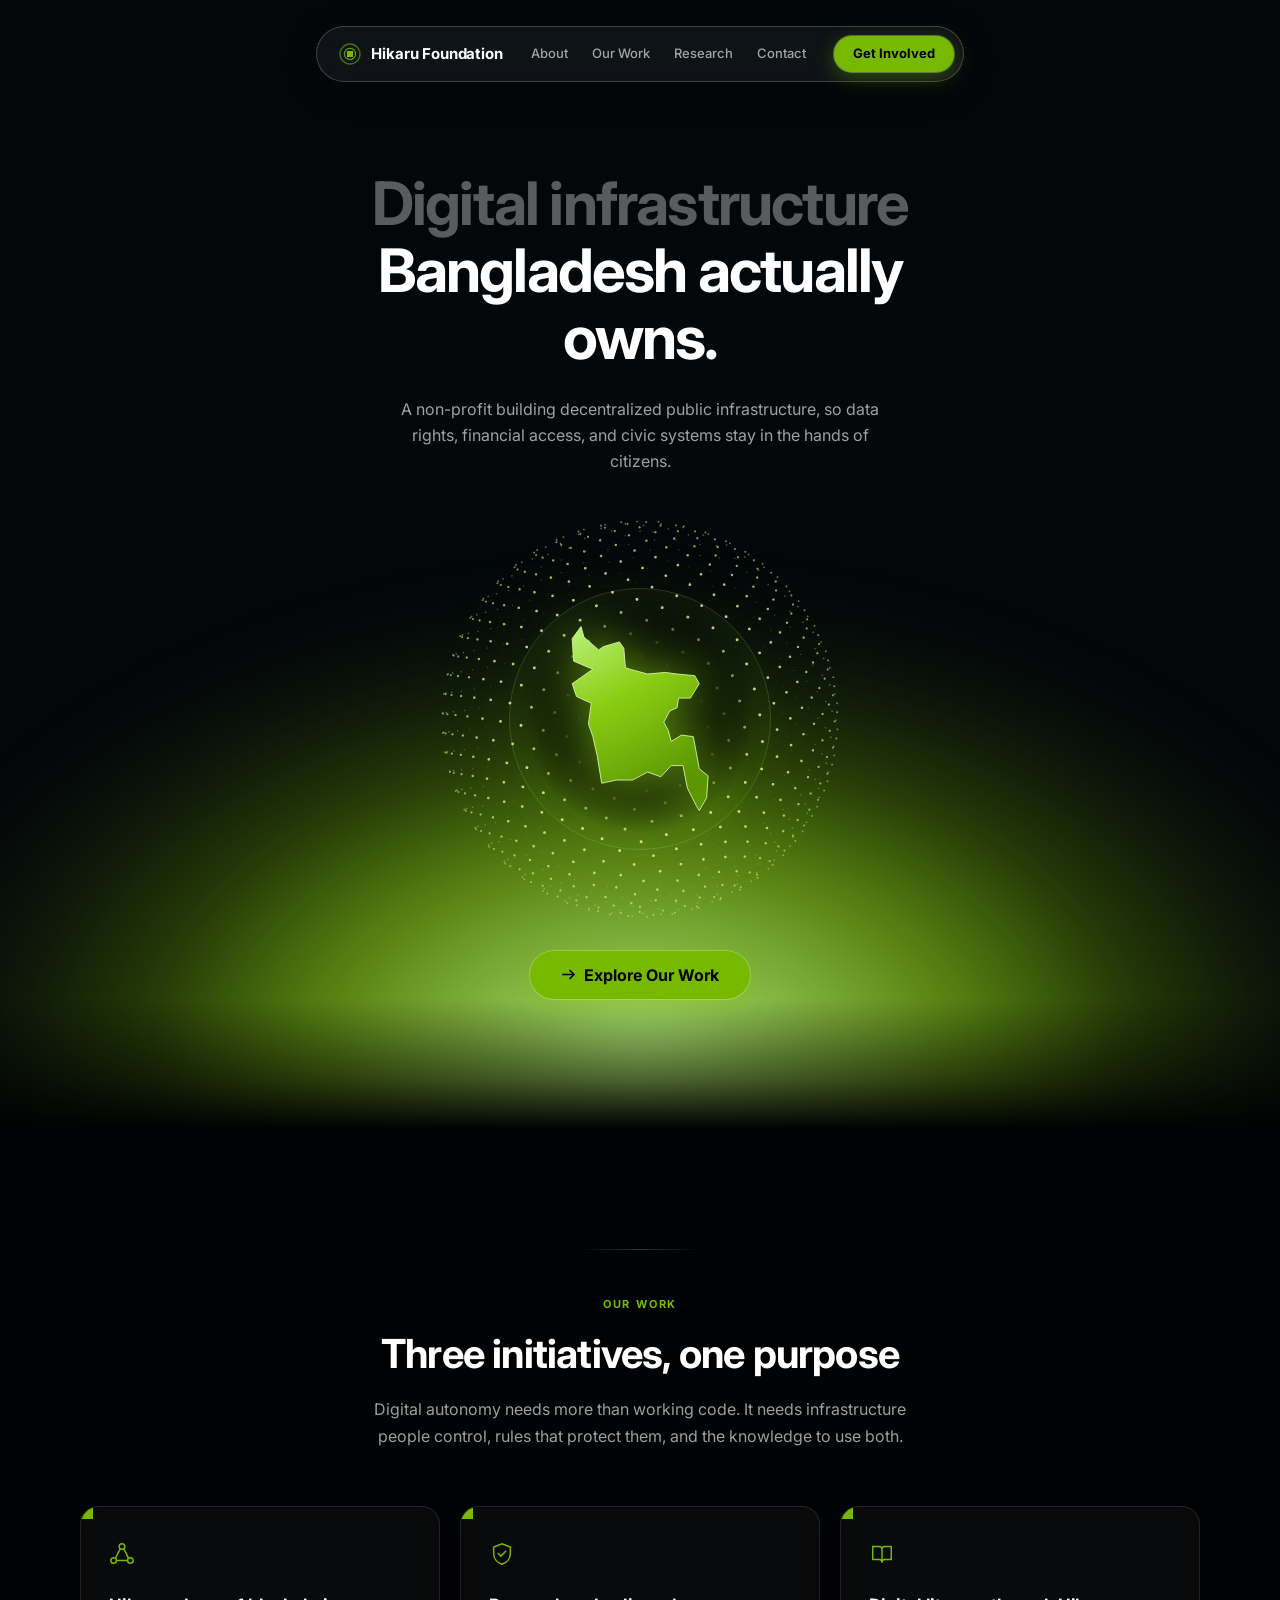
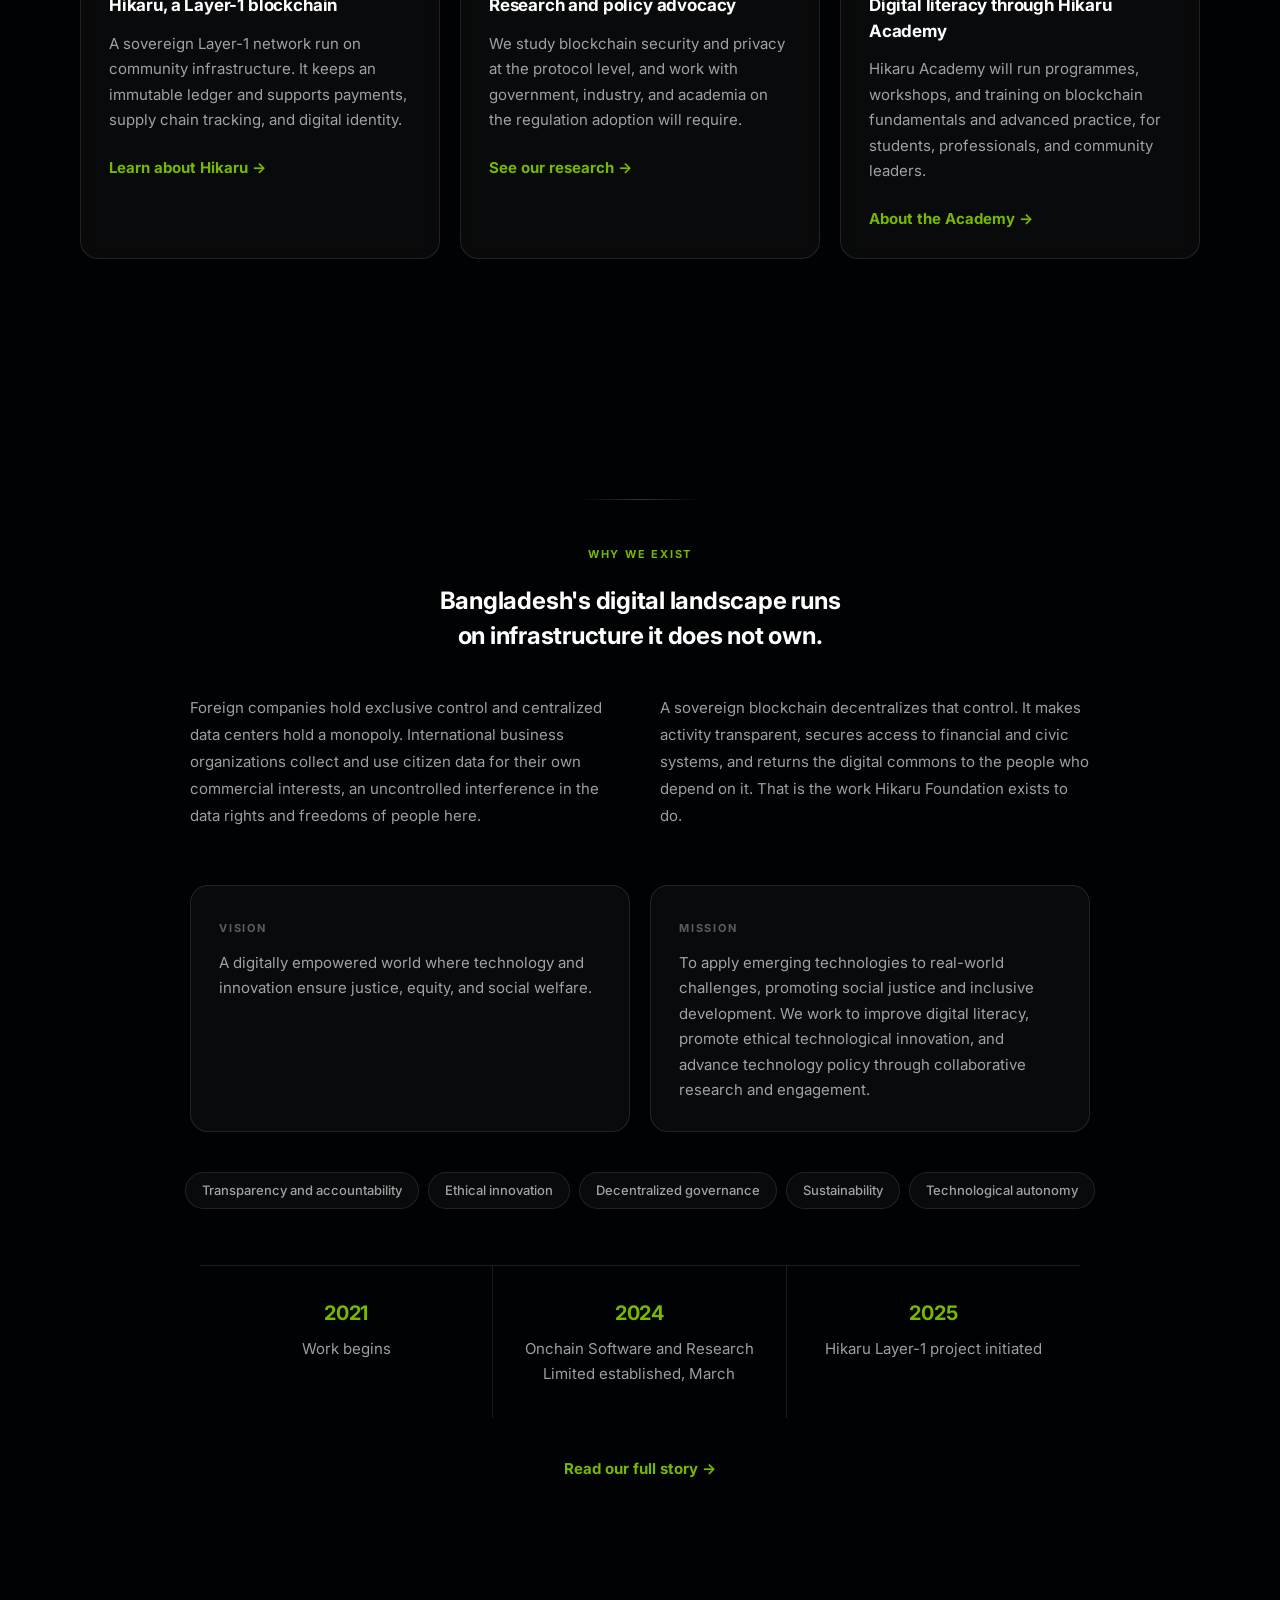
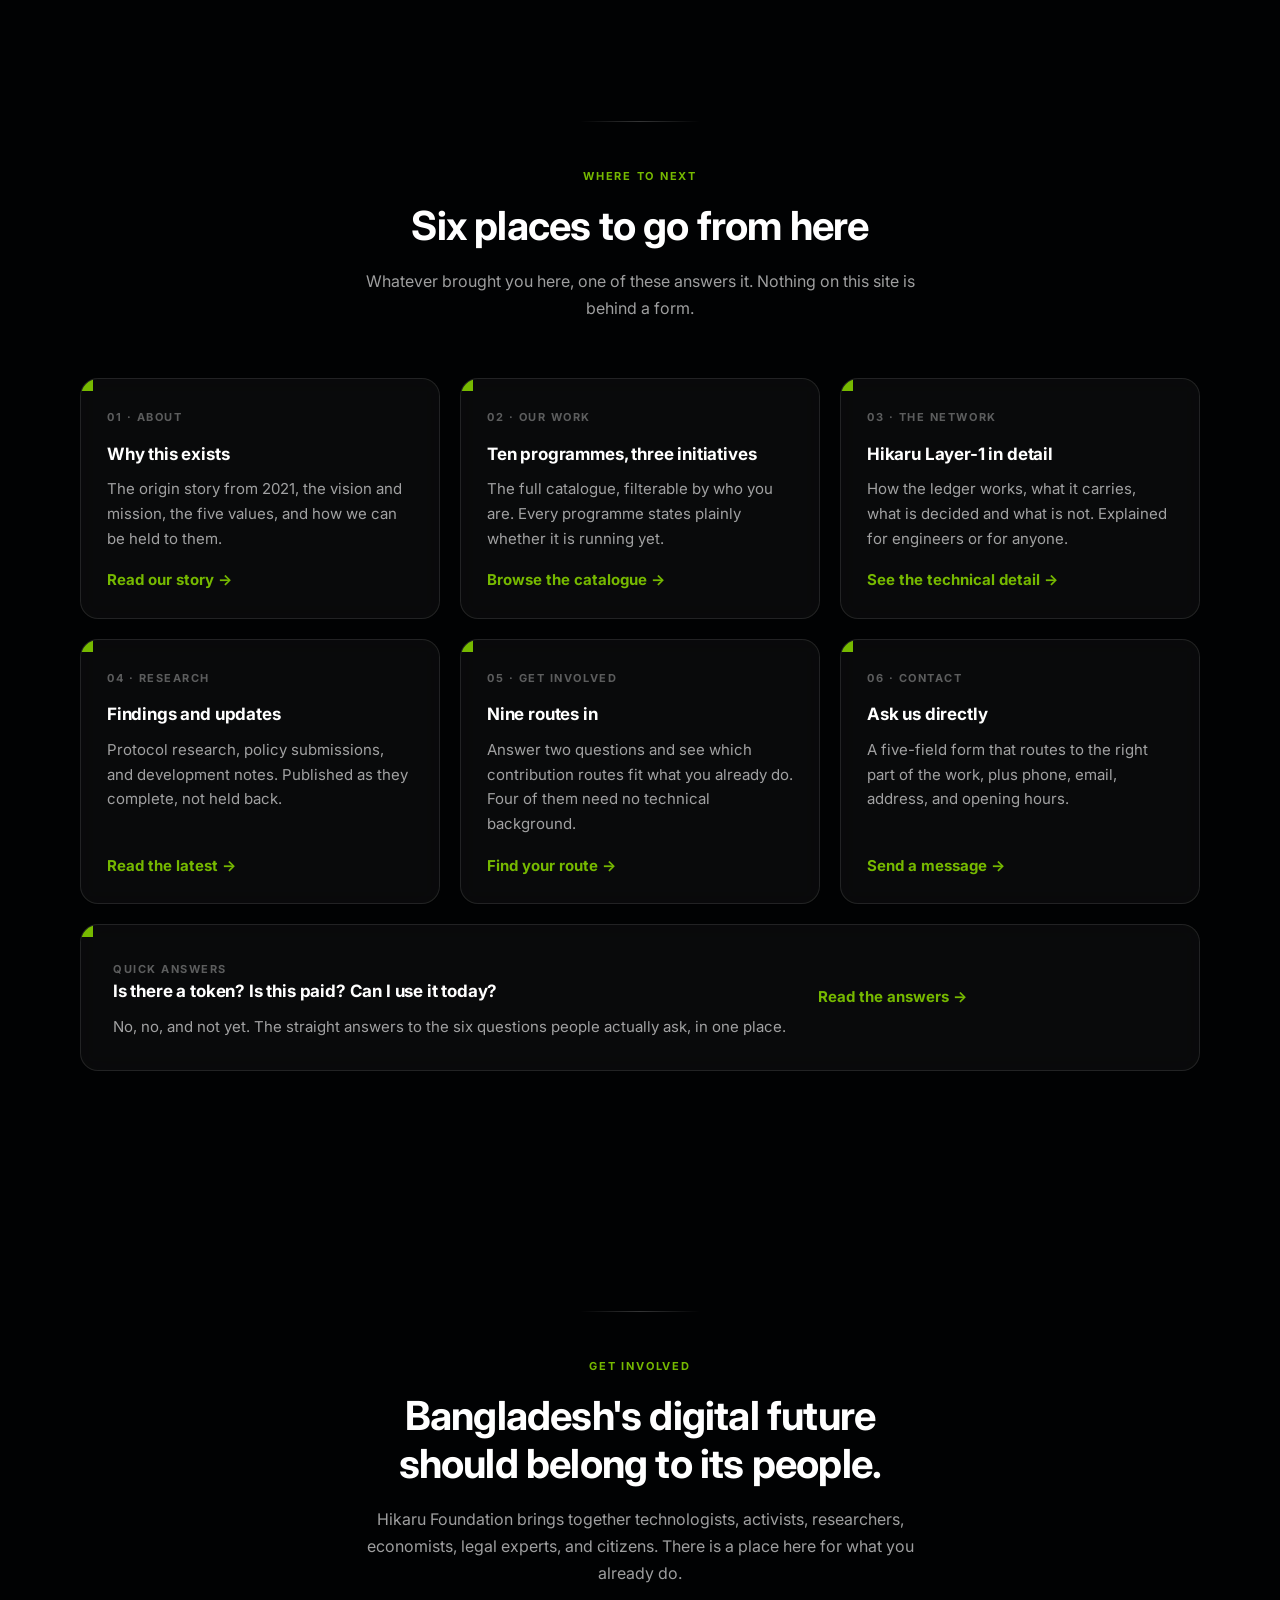
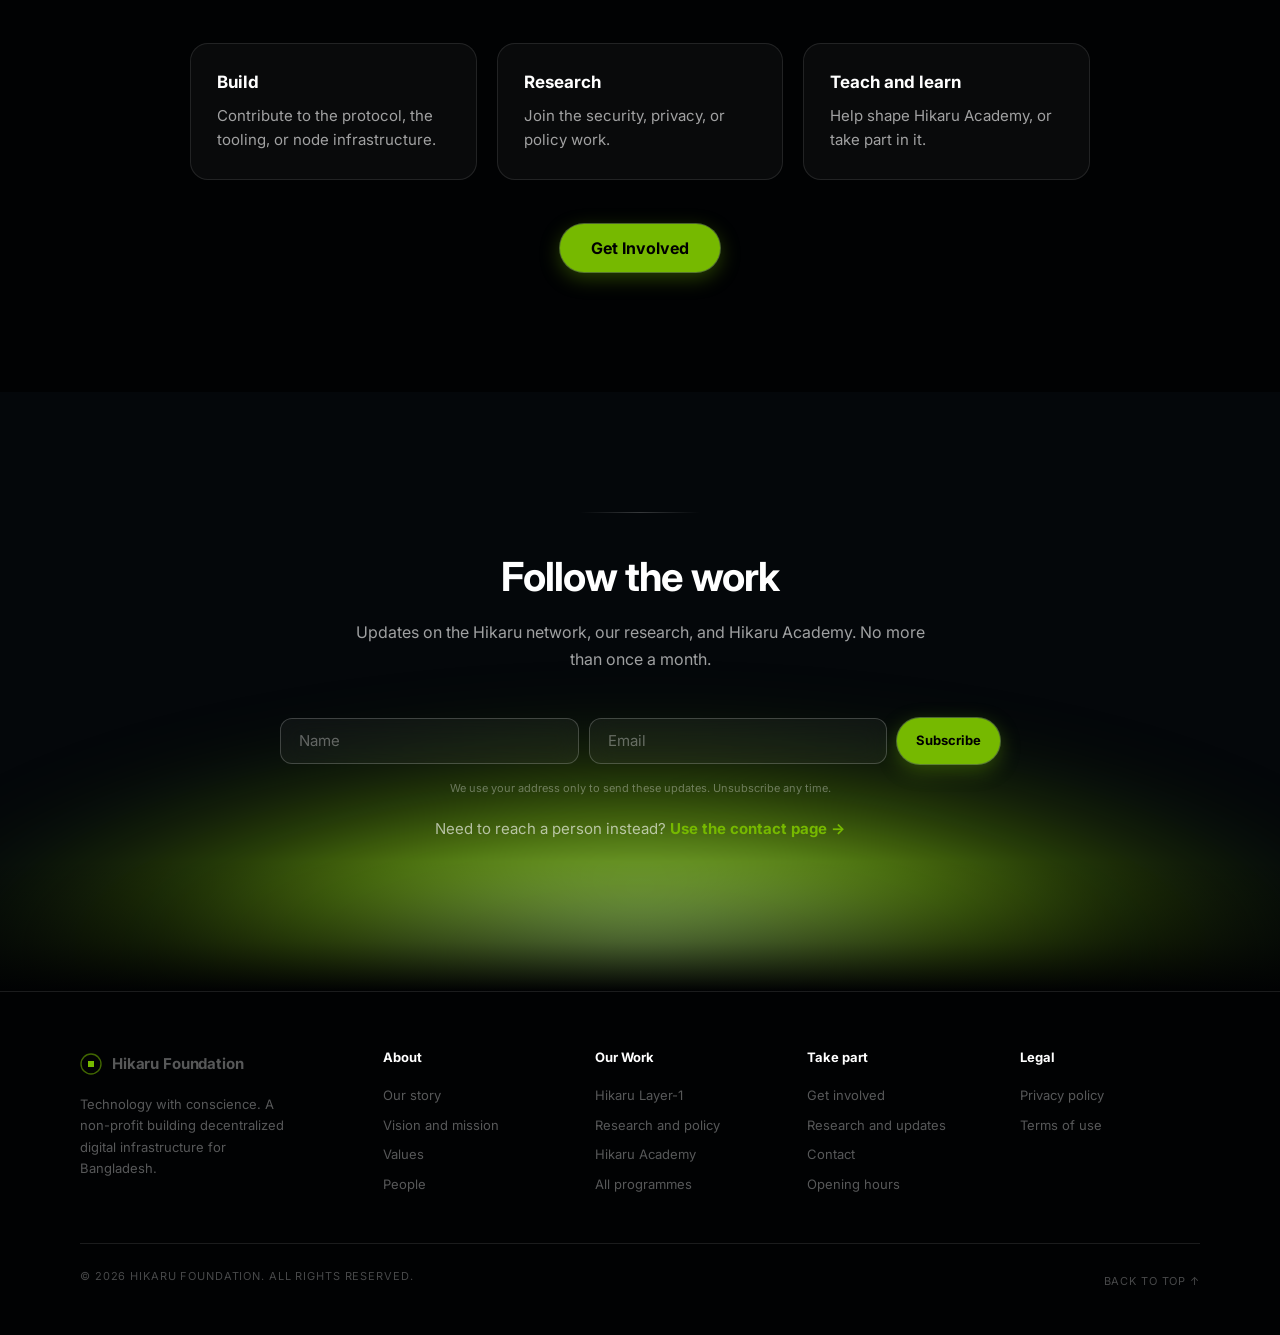
==== index.html @ 53559cbf "Initial commit: Hikaru Foundation static site Seven-page marketing site with no build step or framew" ====
<!DOCTYPE html>
<html lang="en">
<head>
<meta charset="utf-8">
<meta name="viewport" content="width=device-width, initial-scale=1">
<title>Hikaru Foundation — Digital infrastructure Bangladesh actually owns</title>
<link rel="preconnect" href="https://fonts.googleapis.com">
<link rel="preconnect" href="https://fonts.gstatic.com" crossorigin>
<link href="https://fonts.googleapis.com/css2?family=Inter:wght@400;500;700&display=swap" rel="stylesheet">
<style>
/* ============================================================
   NVIDIA tokens (core) + bloom extension for this composition
   ============================================================ */
:root{
  --primary:#76b900;
  --primary-lift:#8fd414;
  --on-primary:#000;
  --ink:#04070a;
  --ink-deep:#010203;
  --on-dark:#fff;
  --on-dark-mute:rgba(255,255,255,.62);
  --on-dark-faint:rgba(255,255,255,.34);
  --hairline:rgba(255,255,255,.10);
  --hairline-lit:rgba(255,255,255,.20);
  --panel:rgba(255,255,255,.035);

  --t-hero:60px; --t-display:40px; --t-h-xl:24px; --t-h-md:20px;
  --t-card:17px; --t-body:16px; --t-sm:15px; --t-cap:13px; --t-xs:11px;

  --sp-section:120px;
}
*{margin:0;padding:0;box-sizing:border-box}
html{scroll-behavior:smooth}
body{
  font-family:Inter,Arial,sans-serif;background:var(--ink-deep);color:var(--on-dark);
  -webkit-font-smoothing:antialiased;line-height:1.5;overflow-x:hidden;
}
@media (prefers-reduced-motion:reduce){html{scroll-behavior:auto}}

.shell{max-width:1200px;margin:0 auto;padding:0 40px}
.center{text-align:center}

/* ---------- stage: the bloom slab ---------- */
.stage{position:relative;background:var(--ink);overflow:hidden;isolation:isolate}
.stage::before{
  content:"";position:absolute;left:50%;bottom:-46%;transform:translateX(-50%);
  width:150%;height:105%;pointer-events:none;z-index:0;
  background:radial-gradient(closest-side,
    rgba(196,255,130,.92),
    rgba(143,212,20,.60) 34%,
    rgba(118,185,0,.28) 52%,
    rgba(60,110,10,.11) 68%,
    transparent 80%);
  filter:blur(28px);
  animation:breathe 11s ease-in-out infinite alternate;
}
.stage::after{
  content:"";position:absolute;left:0;right:0;bottom:0;height:130px;z-index:1;
  background:linear-gradient(to bottom, transparent, rgba(1,2,3,.55) 62%, var(--ink-deep));
  pointer-events:none;
}
@keyframes breathe{
  from{transform:translateX(-50%) scale(1);opacity:.92}
  to{transform:translateX(-50%) scale(1.07);opacity:1}
}
@media (prefers-reduced-motion:reduce){.stage::before{animation:none}}
.stage > *{position:relative;z-index:2}

/* ---------- nav ---------- */
.nav-wrap{padding:26px 0 0}
.nav{
  margin:0 auto;width:max-content;display:flex;align-items:center;gap:28px;
  padding:9px 9px 9px 22px;border-radius:999px;
  background:rgba(255,255,255,.05);border:1px solid var(--hairline-lit);
  backdrop-filter:blur(20px) saturate(140%);-webkit-backdrop-filter:blur(20px) saturate(140%);
  box-shadow:0 8px 30px rgba(0,0,0,.45);
}
.brand{display:flex;align-items:center;gap:10px;color:inherit;text-decoration:none}
.brand svg{flex:none}
.brand b{font-size:var(--t-sm);font-weight:700;letter-spacing:-.01em}
.nav-links{display:flex;gap:24px}
.nav-links a{color:var(--on-dark-mute);text-decoration:none;font-size:var(--t-cap);font-weight:500}
.nav-links a:hover{color:var(--on-dark)}
.nav-cta{display:flex;gap:8px}

/* ---------- pills ---------- */
.pill{
  display:inline-flex;align-items:center;justify-content:center;gap:8px;
  height:36px;padding:0 18px;border-radius:999px;border:1px solid transparent;
  font:inherit;font-size:var(--t-cap);font-weight:700;text-decoration:none;cursor:pointer;
  transition:transform .18s, background .18s, box-shadow .18s, border-color .18s;
}
.pill-solid{background:var(--primary);color:var(--on-primary);box-shadow:0 0 0 1px rgba(196,255,130,.35), 0 6px 20px rgba(118,185,0,.35)}
.pill-solid:hover{background:var(--primary-lift);transform:translateY(-1px);box-shadow:0 0 0 1px rgba(196,255,130,.5), 0 8px 26px rgba(118,185,0,.5)}
.pill-ghost{background:rgba(255,255,255,.06);color:var(--on-dark);border-color:var(--hairline-lit)}
.pill-ghost:hover{border-color:rgba(255,255,255,.4);transform:translateY(-1px)}
.pill-lg{height:48px;padding:0 30px;font-size:var(--t-body)}
:focus-visible{outline:2px solid var(--primary);outline-offset:3px}

/* ---------- hero ---------- */
.hero{padding:88px 0 0;text-align:center}
.hero h1{
  font-size:var(--t-hero);font-weight:700;line-height:1.12;letter-spacing:-.03em;
  max-width:17ch;margin:0 auto;color:var(--on-dark-faint);
}
.hero h1 em{font-style:normal;color:var(--on-dark)}
.hero-sub{
  margin:24px auto 0;max-width:52ch;font-size:var(--t-body);
  color:var(--on-dark-mute);line-height:1.65;
}
.orb-wrap{position:relative;width:460px;height:460px;margin:14px auto 0}
#orb{width:100%;height:100%;display:block}

/* darkens the node field behind the map so the silhouette reads */
.orb-veil{
  position:absolute;top:50%;left:50%;transform:translate(-50%,-50%);
  width:300px;height:300px;border-radius:999px;pointer-events:none;
  background:radial-gradient(closest-side, rgba(2,4,6,.88), rgba(2,4,6,.55) 52%, transparent 76%);
}
/* faint orbit ring, echoes the sphere's equator */
.orb-ring{
  position:absolute;top:50%;left:50%;transform:translate(-50%,-50%);
  width:262px;height:262px;border-radius:999px;pointer-events:none;
  border:1px solid rgba(196,255,130,.18);
  box-shadow:inset 0 0 40px rgba(118,185,0,.10);
}
.orb-map{
  position:absolute;top:50%;left:50%;transform:translate(-50%,-50%);
  height:196px;width:auto;pointer-events:none;
  filter:drop-shadow(0 0 22px rgba(143,212,20,.55)) drop-shadow(0 0 60px rgba(118,185,0,.35));
  animation:mapPulse 6s ease-in-out infinite alternate;
}
@keyframes mapPulse{
  from{filter:drop-shadow(0 0 18px rgba(143,212,20,.42)) drop-shadow(0 0 48px rgba(118,185,0,.26))}
  to{filter:drop-shadow(0 0 28px rgba(143,212,20,.68)) drop-shadow(0 0 74px rgba(118,185,0,.44))}
}
@media (prefers-reduced-motion:reduce){.orb-map{animation:none}}
.hero-cta{margin:2px 0 130px}

/* ---------- generic section ---------- */
section{padding:var(--sp-section) 0}
.rule{width:120px;height:1px;margin:0 auto 40px;background:linear-gradient(90deg,transparent,var(--hairline-lit),transparent)}
.eyebrow{font-size:var(--t-xs);font-weight:700;letter-spacing:.16em;text-transform:uppercase;color:var(--primary)}
h2{font-size:var(--t-display);font-weight:700;line-height:1.2;letter-spacing:-.02em}
.lede{margin:18px auto 0;max-width:58ch;color:var(--on-dark-mute);font-size:var(--t-body);line-height:1.7}

/* ---------- initiatives ---------- */
.cards{display:grid;grid-template-columns:repeat(3,1fr);gap:20px;margin-top:56px}
.card{
  position:relative;padding:34px 28px 28px;text-align:left;overflow:hidden;
  background:var(--panel);border:1px solid var(--hairline);border-radius:18px;
  backdrop-filter:blur(14px);
  transition:border-color .22s, transform .22s, background .22s;
}
.card:hover{border-color:rgba(143,212,20,.4);transform:translateY(-4px);background:rgba(255,255,255,.055)}
.card::before{content:"";position:absolute;top:0;left:0;width:12px;height:12px;background:var(--primary)}
.card svg{color:var(--primary);margin-bottom:20px}
.card h3{font-size:var(--t-card);font-weight:700;margin-bottom:12px;letter-spacing:-.01em}
.card p{font-size:var(--t-sm);color:var(--on-dark-mute);line-height:1.7;margin-bottom:22px}
.card a{color:var(--primary);font-size:var(--t-sm);font-weight:700;text-decoration:none;display:inline-flex;gap:7px}
.card a:hover{gap:12px;transition:gap .18s}

/* ---------- mission ---------- */
.mission-lead{font-size:var(--t-h-xl);font-weight:700;line-height:1.45;max-width:26ch;margin:0 auto;letter-spacing:-.01em}
.mission-cols{display:grid;grid-template-columns:1fr 1fr;gap:40px;max-width:900px;margin:40px auto 0;text-align:left}
.mission-cols p{color:var(--on-dark-mute);font-size:var(--t-sm);line-height:1.8}
.vm{display:grid;grid-template-columns:1fr 1fr;gap:20px;max-width:900px;margin:56px auto 0;text-align:left}
.vm div{padding:28px;border-radius:18px;background:var(--panel);border:1px solid var(--hairline)}
.vm p{margin-top:12px;font-size:var(--t-sm);color:var(--on-dark-mute);line-height:1.7}
.values{display:flex;flex-wrap:wrap;gap:9px;justify-content:center;margin-top:40px}
.chip{padding:8px 16px;border-radius:999px;background:var(--panel);border:1px solid var(--hairline);font-size:var(--t-cap);font-weight:500;color:var(--on-dark-mute)}
.deep-link{display:inline-flex;gap:8px;margin-top:40px;color:var(--primary);font-weight:700;font-size:var(--t-sm);text-decoration:none}

/* ---------- timeline ---------- */
.tl{display:grid;grid-template-columns:repeat(3,1fr);max-width:880px;margin:56px auto 0;border-top:1px solid var(--hairline)}
.tl div{padding:32px 24px;border-right:1px solid var(--hairline)}
.tl div:last-child{border-right:0}
.tl b{display:block;font-size:var(--t-h-md);font-weight:700;color:var(--primary);margin-bottom:8px;letter-spacing:-.01em}
.tl span{font-size:var(--t-sm);color:var(--on-dark-mute);line-height:1.6}

/* ---------- involve ---------- */
.paths{display:grid;grid-template-columns:repeat(3,1fr);gap:20px;max-width:900px;margin:56px auto 44px;text-align:left}
.path{padding:26px;border-radius:18px;background:var(--panel);border:1px solid var(--hairline)}
.path h3{font-size:var(--t-card);font-weight:700;margin-bottom:8px}
.path p{font-size:var(--t-sm);color:var(--on-dark-mute);line-height:1.65}

/* ---------- contact ---------- */
.contact{padding:var(--sp-section) 0 150px}
.form{display:flex;gap:10px;justify-content:center;max-width:720px;margin:44px auto 0}
.field{
  flex:1;height:46px;padding:0 18px;border-radius:12px;color:#fff;font:inherit;font-size:var(--t-sm);
  background:rgba(255,255,255,.045);border:1px solid var(--hairline-lit);
  backdrop-filter:blur(12px);
}
.field::placeholder{color:var(--on-dark-faint)}
.field:focus{border-color:var(--primary);outline:none}
.form .pill{height:46px;flex:none}
.consent{margin-top:16px;font-size:var(--t-xs);color:var(--on-dark-faint)}
.sr{position:absolute;width:1px;height:1px;overflow:hidden;clip:rect(0 0 0 0)}

/* ---------- footer ---------- */
.foot{background:var(--ink-deep);border-top:1px solid var(--hairline);padding:56px 0 40px}
.foot-grid{display:grid;grid-template-columns:1.5fr repeat(4,1fr);gap:32px}
.foot-brand p{margin-top:14px;font-size:var(--t-cap);color:var(--on-dark-faint);max-width:28ch;line-height:1.65}
.foot h4{font-size:var(--t-cap);font-weight:700;margin-bottom:14px}
.foot a{display:block;padding:5px 0;font-size:var(--t-cap);color:var(--on-dark-faint);text-decoration:none}
.foot a:hover{color:var(--primary)}
.foot .brand{display:flex}
.foot-bottom{display:flex;justify-content:space-between;gap:20px;flex-wrap:wrap;margin-top:44px;padding-top:24px;border-top:1px solid var(--hairline)}
.foot-bottom span,.foot-bottom a{font-size:var(--t-xs);letter-spacing:.08em;text-transform:uppercase;color:rgba(255,255,255,.28)}


/* ---------- explore: routes to every page ---------- */
.explore{display:grid;grid-template-columns:repeat(3,1fr);gap:20px;margin-top:56px;text-align:left}
.dest{
  position:relative;display:flex;flex-direction:column;padding:30px 26px 26px;overflow:hidden;
  background:var(--panel);border:1px solid var(--hairline);border-radius:18px;
  text-decoration:none;color:inherit;backdrop-filter:blur(14px);
  transition:border-color .22s, transform .22s, background .22s;
}
.dest:hover{border-color:rgba(143,212,20,.4);transform:translateY(-4px);background:rgba(255,255,255,.055)}
.dest::before{content:"";position:absolute;top:0;left:0;width:12px;height:12px;background:var(--primary)}
.dest .n{font-size:var(--t-xs);font-weight:700;letter-spacing:.14em;text-transform:uppercase;color:var(--on-dark-faint);margin-bottom:16px}
.dest h3{font-size:var(--t-card);font-weight:700;margin-bottom:10px;letter-spacing:-.01em}
.dest:hover h3{color:var(--primary-lift)}
.dest p{font-size:var(--t-sm);color:var(--on-dark-mute);line-height:1.65;flex:1;margin-bottom:18px}
.dest .go{font-size:var(--t-sm);font-weight:700;color:var(--primary);display:inline-flex;gap:7px;align-items:center}
.dest:hover .go{gap:12px;transition:gap .18s}
.dest.wide{grid-column:span 3;flex-direction:row;align-items:center;gap:32px;padding:30px 32px}
.dest.wide p{margin-bottom:0}
.dest.wide .go{flex:none}
@media (max-width:980px){
  .explore{grid-template-columns:1fr}
  .dest.wide{grid-column:span 1;flex-direction:column;align-items:flex-start;gap:16px}
}

/* ---------- reveal ---------- */
.rv{opacity:0;transform:translateY(22px)}
.rv.in{opacity:1;transform:none;transition:opacity .7s ease,transform .7s ease}
@media (prefers-reduced-motion:reduce){.rv{opacity:1;transform:none}}

/* ---------- narrow fallback (spec is desktop 1440) ---------- */
@media (max-width:980px){
  :root{--t-hero:34px;--t-display:26px;--sp-section:72px}
  .shell{padding:0 20px}
  .nav-links{display:none}
  .orb-wrap{width:320px;height:320px}
  .orb-map{height:136px}
  .orb-veil{width:210px;height:210px}
  .orb-ring{width:182px;height:182px}
  .cards,.mission-cols,.vm,.paths,.tl,.foot-grid{grid-template-columns:1fr}
  .tl div{border-right:0;border-bottom:1px solid var(--hairline)}
  .form{flex-direction:column}
}
</style>
</head>
<body>

<!-- ==================== STAGE: nav + hero ==================== -->
<div class="stage">
  <div class="nav-wrap">
    <nav class="nav" aria-label="Primary">
      <a class="brand" href="#top">
        <svg width="22" height="22" viewBox="0 0 22 22" fill="none" aria-hidden="true">
          <circle cx="11" cy="11" r="10" stroke="#76b900" stroke-width="1.4" opacity=".55"/>
          <circle cx="11" cy="11" r="5.6" stroke="#76b900" stroke-width="1.2" opacity=".8"/>
          <rect x="8" y="8" width="6" height="6" fill="#76b900"/>
        </svg>
        <b>Hikaru Foundation</b>
      </a>
      <div class="nav-links">
        <a href="about.html">About</a>
        <a href="work.html">Our Work</a>
        <a href="news.html">Research</a>
        <a href="contact.html">Contact</a>
      </div>
      <div class="nav-cta">
        <a class="pill pill-solid" href="involved.html">Get Involved</a>
      </div>
    </nav>
  </div>

  <header class="hero" id="top">
    <div class="shell">
      <h1>Digital infrastructure <em>Bangladesh actually owns.</em></h1>
      <p class="hero-sub">A non-profit building decentralized public infrastructure, so data rights, financial access, and civic systems stay in the hands of citizens.</p>

      <div class="orb-wrap">
        <canvas id="orb" width="920" height="920" role="img"
                aria-label="A rotating sphere of connected network nodes with the outline of Bangladesh at its centre"></canvas>
        <div class="orb-veil" aria-hidden="true"></div>
        <div class="orb-ring" aria-hidden="true"></div>

        <!-- ============================================================
             Bangladesh silhouette.
             APPROXIMATE OUTLINE — simplified from boundary coordinates and
             smoothed for display at this size. Replace this single path
             with an authoritative outline (Survey of Bangladesh or a
             licensed GeoJSON, projected the same way) before launch.
             ============================================================ -->
        <svg class="orb-map" viewBox="0 0 180 244" fill="none" aria-hidden="true">
          <defs>
            <linearGradient id="bdFill" x1="0" y1="0" x2="0.4" y2="1">
              <stop offset="0%" stop-color="#c4ff82"/>
              <stop offset="45%" stop-color="#8fd414"/>
              <stop offset="100%" stop-color="#5f9c04"/>
            </linearGradient>
          </defs>
          <path d="M16.6 6.8 L5.5 22 L7.4 50 L31.3 60 L5.5 78 L11 94 L23.9 100
                   L29.4 102 L25.8 128 L31.3 144 L36.8 168 L42.3 202 L60.7 198
                   L80.9 198 L99.4 188 L115.9 194 L128.8 180 L143.5 180 L149 208
                   L160.1 230 L163.8 236 L173 220 L174.8 192.8 L163.8 184
                   L156.4 144 L141.7 142 L128.8 150 L125.1 136 L119.6 126
                   L127 112 L136.2 108 L138 96 L152.7 96 L163.8 78 L158.2 68
                   L136.2 66 L121.4 64 L99.4 66 L77.3 60 L71.8 58 L69.9 34
                   L64.4 26 L44.2 32 L38.6 36 L20.2 20 Z"
                fill="url(#bdFill)" stroke="#e2ffb0" stroke-width="1.1"
                stroke-linejoin="round" opacity=".95"/>
        </svg>
      </div>

      <div class="hero-cta">
        <a class="pill pill-solid pill-lg" href="#work">
          <svg width="15" height="15" viewBox="0 0 15 15" fill="none" aria-hidden="true">
            <path d="M2 7.5h11M9 3.5l4 4-4 4" stroke="currentColor" stroke-width="1.7" stroke-linecap="round" stroke-linejoin="round"/>
          </svg>
          Explore Our Work
        </a>
      </div>
    </div>
  </header>
</div>

<main>

<!-- ==================== INITIATIVES ==================== -->
<section id="work">
  <div class="shell center">
    <div class="rule"></div>
    <div class="rv">
      <span class="eyebrow">Our work</span>
      <h2 style="margin-top:16px">Three initiatives, one purpose</h2>
      <p class="lede">Digital autonomy needs more than working code. It needs infrastructure people control, rules that protect them, and the knowledge to use both.</p>
    </div>

    <div class="cards">
      <article class="card rv">
        <svg width="26" height="26" viewBox="0 0 28 28" fill="none" aria-hidden="true">
          <circle cx="14" cy="6" r="3" stroke="currentColor" stroke-width="1.6"/>
          <circle cx="5" cy="21" r="3" stroke="currentColor" stroke-width="1.6"/>
          <circle cx="23" cy="21" r="3" stroke="currentColor" stroke-width="1.6"/>
          <path d="M12 8.5L7 18.5M16 8.5l5 10M8 21h12" stroke="currentColor" stroke-width="1.6"/>
        </svg>
        <h3>Hikaru, a Layer-1 blockchain</h3>
        <p>A sovereign Layer-1 network run on community infrastructure. It keeps an immutable ledger and supports payments, supply chain tracking, and digital identity.</p>
        <a href="network.html">Learn about Hikaru →</a>
      </article>

      <article class="card rv">
        <svg width="26" height="26" viewBox="0 0 28 28" fill="none" aria-hidden="true">
          <path d="M14 3l9 3.5v7c0 5.5-3.8 10-9 11.5C8.8 23.5 5 19 5 13.5v-7L14 3z" stroke="currentColor" stroke-width="1.6"/>
          <path d="M10 13.5l2.8 2.8L18 11" stroke="currentColor" stroke-width="1.6" stroke-linecap="round"/>
        </svg>
        <h3>Research and policy advocacy</h3>
        <p>We study blockchain security and privacy at the protocol level, and work with government, industry, and academia on the regulation adoption will require.</p>
        <a href="work.html#research">See our research →</a>
      </article>

      <article class="card rv">
        <svg width="26" height="26" viewBox="0 0 28 28" fill="none" aria-hidden="true">
          <path d="M4 6h7a3 3 0 013 3v14a3 3 0 00-3-3H4V6zM24 6h-7a3 3 0 00-3 3v14a3 3 0 013-3h7V6z" stroke="currentColor" stroke-width="1.6" stroke-linejoin="round"/>
        </svg>
        <h3>Digital literacy through Hikaru Academy</h3>
        <p>Hikaru Academy will run programmes, workshops, and training on blockchain fundamentals and advanced practice, for students, professionals, and community leaders.</p>
        <a href="work.html#academy">About the Academy →</a>
      </article>
    </div>
  </div>
</section>

<!-- ==================== MISSION ==================== -->
<section id="mission">
  <div class="shell center">
    <div class="rule"></div>
    <div class="rv">
      <span class="eyebrow">Why we exist</span>
      <p class="mission-lead" style="margin-top:20px">Bangladesh's digital landscape runs on infrastructure it does not own.</p>
    </div>

    <div class="mission-cols rv">
      <p>Foreign companies hold exclusive control and centralized data centers hold a monopoly. International business organizations collect and use citizen data for their own commercial interests, an uncontrolled interference in the data rights and freedoms of people here.</p>
      <p>A sovereign blockchain decentralizes that control. It makes activity transparent, secures access to financial and civic systems, and returns the digital commons to the people who depend on it. That is the work Hikaru Foundation exists to do.</p>
    </div>

    <div class="vm rv">
      <div>
        <span class="eyebrow" style="color:var(--on-dark-faint)">Vision</span>
        <p>A digitally empowered world where technology and innovation ensure justice, equity, and social welfare.</p>
      </div>
      <div>
        <span class="eyebrow" style="color:var(--on-dark-faint)">Mission</span>
        <p>To apply emerging technologies to real-world challenges, promoting social justice and inclusive development. We work to improve digital literacy, promote ethical technological innovation, and advance technology policy through collaborative research and engagement.</p>
      </div>
    </div>

    <div class="values rv">
      <span class="chip">Transparency and accountability</span>
      <span class="chip">Ethical innovation</span>
      <span class="chip">Decentralized governance</span>
      <span class="chip">Sustainability</span>
      <span class="chip">Technological autonomy</span>
    </div>

    <div class="tl rv">
      <div><b>2021</b><span>Work begins</span></div>
      <div><b>2024</b><span>Onchain Software and Research Limited established, March</span></div>
      <div><b>2025</b><span>Hikaru Layer-1 project initiated</span></div>
    </div>

    <a class="deep-link rv" href="about.html#story">Read our full story →</a>
  </div>
</section>

<!-- ==================== GET INVOLVED ==================== -->
<!-- ==================== EXPLORE: every page reachable from home ==================== -->
<section id="explore">
  <div class="shell center">
    <div class="rule"></div>
    <div class="rv">
      <span class="eyebrow">Where to next</span>
      <h2 style="margin-top:16px">Six places to go from here</h2>
      <p class="lede">Whatever brought you here, one of these answers it. Nothing on this site is behind a form.</p>
    </div>

    <div class="explore">

      <a class="dest rv" href="about.html">
        <span class="n">01 · About</span>
        <h3>Why this exists</h3>
        <p>The origin story from 2021, the vision and mission, the five values, and how we can be held to them.</p>
        <span class="go">Read our story →</span>
      </a>

      <a class="dest rv" href="work.html">
        <span class="n">02 · Our work</span>
        <h3>Ten programmes, three initiatives</h3>
        <p>The full catalogue, filterable by who you are. Every programme states plainly whether it is running yet.</p>
        <span class="go">Browse the catalogue →</span>
      </a>

      <a class="dest rv" href="network.html">
        <span class="n">03 · The network</span>
        <h3>Hikaru Layer-1 in detail</h3>
        <p>How the ledger works, what it carries, what is decided and what is not. Explained for engineers or for anyone.</p>
        <span class="go">See the technical detail →</span>
      </a>

      <a class="dest rv" href="news.html">
        <span class="n">04 · Research</span>
        <h3>Findings and updates</h3>
        <p>Protocol research, policy submissions, and development notes. Published as they complete, not held back.</p>
        <span class="go">Read the latest →</span>
      </a>

      <a class="dest rv" href="involved.html">
        <span class="n">05 · Get involved</span>
        <h3>Nine routes in</h3>
        <p>Answer two questions and see which contribution routes fit what you already do. Four of them need no technical background.</p>
        <span class="go">Find your route →</span>
      </a>

      <a class="dest rv" href="contact.html">
        <span class="n">06 · Contact</span>
        <h3>Ask us directly</h3>
        <p>A five-field form that routes to the right part of the work, plus phone, email, address, and opening hours.</p>
        <span class="go">Send a message →</span>
      </a>

      <a class="dest wide rv" href="involved.html#faq">
        <div>
          <span class="n">Quick answers</span>
          <h3>Is there a token? Is this paid? Can I use it today?</h3>
          <p>No, no, and not yet. The straight answers to the six questions people actually ask, in one place.</p>
        </div>
        <span class="go">Read the answers →</span>
      </a>

    </div>
  </div>
</section>

<section id="involved">
  <div class="shell center">
    <div class="rule"></div>
    <div class="rv">
      <span class="eyebrow">Get involved</span>
      <h2 style="margin:16px auto 0;max-width:20ch">Bangladesh's digital future should belong to its people.</h2>
      <p class="lede">Hikaru Foundation brings together technologists, activists, researchers, economists, legal experts, and citizens. There is a place here for what you already do.</p>
    </div>

    <div class="paths rv">
      <div class="path"><h3>Build</h3><p>Contribute to the protocol, the tooling, or node infrastructure.</p></div>
      <div class="path"><h3>Research</h3><p>Join the security, privacy, or policy work.</p></div>
      <div class="path"><h3>Teach and learn</h3><p>Help shape Hikaru Academy, or take part in it.</p></div>
    </div>

    <a class="pill pill-solid pill-lg rv" href="involved.html">Get Involved</a>
  </div>
</section>

</main>

<!-- ==================== CONTACT, on a second bloom ==================== -->
<div class="stage">
  <section class="contact" id="contact">
    <div class="shell center">
      <div class="rule"></div>
      <div class="rv">
        <h2>Follow the work</h2>
        <p class="lede">Updates on the Hikaru network, our research, and Hikaru Academy. No more than once a month.</p>

        <div class="form">
          <label class="sr" for="nm">Your name</label>
          <input id="nm" class="field" type="text" placeholder="Name" autocomplete="name">
          <label class="sr" for="em">Your email address</label>
          <input id="em" class="field" type="email" placeholder="Email" autocomplete="email">
          <button class="pill pill-solid" type="button">Subscribe</button>
        </div>
        <p class="consent">We use your address only to send these updates. Unsubscribe any time.</p>
        <p style="margin-top:22px;font-size:var(--t-sm);color:var(--on-dark-mute)">Need to reach a person instead? <a href="contact.html" style="color:var(--primary);font-weight:700;text-decoration:none">Use the contact page →</a></p>
      </div>
    </div>
  </section>
</div>

<!-- ==================== FOOTER ==================== -->
<footer class="foot">
  <div class="shell">
    <div class="foot-grid">
      <div class="foot-brand">
        <a class="brand" href="#top">
          <svg width="22" height="22" viewBox="0 0 22 22" fill="none" aria-hidden="true">
            <circle cx="11" cy="11" r="10" stroke="#76b900" stroke-width="1.4" opacity=".55"/>
            <rect x="8" y="8" width="6" height="6" fill="#76b900"/>
          </svg>
          <b>Hikaru Foundation</b>
        </a>
        <p>Technology with conscience. A non-profit building decentralized digital infrastructure for Bangladesh.</p>
      </div>
      <div><h4>About</h4><a href="about.html#story">Our story</a><a href="about.html">Vision and mission</a><a href="about.html#values">Values</a><a href="about.html#team">People</a></div>
      <div><h4>Our Work</h4><a href="network.html">Hikaru Layer-1</a><a href="work.html#research">Research and policy</a><a href="work.html#academy">Hikaru Academy</a><a href="work.html">All programmes</a></div>
      <div><h4>Take part</h4><a href="involved.html">Get involved</a><a href="news.html">Research and updates</a><a href="contact.html">Contact</a><a href="contact.html#hours">Opening hours</a></div>
      <div><h4>Legal</h4><a href="#">Privacy policy</a><a href="#">Terms of use</a></div>
    </div>
    <div class="foot-bottom">
      <span>© 2026 Hikaru Foundation. All rights reserved.</span>
      <a href="#top">Back to top ↑</a>
    </div>
  </div>
</footer>

<script>
/* ---------- node-network orb ---------- */
(function(){
  var cv = document.getElementById('orb');
  if (!cv || !cv.getContext) return;
  var ctx = cv.getContext('2d');
  var W = cv.width, H = cv.height, CX = W/2, CY = H/2, R = W*0.43;
  var N = 900, LINK = R*0.17;
  // nodes projected inside this radius sit behind the map, so they get faded out
  var COREFADE = W*0.20;
  var reduce = window.matchMedia('(prefers-reduced-motion:reduce)').matches;

  var pts = [];
  var phi = Math.PI * (3 - Math.sqrt(5));
  for (var i = 0; i < N; i++) {
    var y = 1 - (i / (N - 1)) * 2;
    var r = Math.sqrt(Math.max(0, 1 - y*y));
    var th = phi * i;
    pts.push({ x: Math.cos(th)*r, y: y, z: Math.sin(th)*r });
  }

  var a = 0;
  function frame(){
    ctx.clearRect(0,0,W,H);
    var cos = Math.cos(a), sin = Math.sin(a);
    var tilt = 0.32, ct = Math.cos(tilt), st = Math.sin(tilt);

    var proj = pts.map(function(p){
      var x1 =  p.x*cos + p.z*sin;
      var z1 = -p.x*sin + p.z*cos;
      var y2 =  p.y*ct - z1*st;
      var z2 =  p.y*st + z1*ct;
      var sx = CX + x1*R, sy = CY + y2*R;
      var rad = Math.sqrt((sx-CX)*(sx-CX) + (sy-CY)*(sy-CY));
      // 0 at the centre, 1 once clear of the map
      var k = Math.min(1, Math.max(0, (rad - COREFADE*0.55) / (COREFADE*0.75)));
      return { sx: sx, sy: sy, d: (z2 + 1) / 2, k: k };
    });

    ctx.lineWidth = 1;
    for (var i = 0; i < proj.length; i += 2) {
      var p = proj[i];
      if (p.d < 0.5) continue;
      for (var j = i + 2; j < i + 40 && j < proj.length; j += 2) {
        var q = proj[j];
        if (q.d < 0.5) continue;
        var dist = Math.sqrt((p.sx-q.sx)*(p.sx-q.sx) + (p.sy-q.sy)*(p.sy-q.sy));
        if (dist < LINK) {
          ctx.strokeStyle = 'rgba(143,212,20,' + (0.16 * (1 - dist/LINK) * p.d * p.k * q.k).toFixed(3) + ')';
          ctx.beginPath(); ctx.moveTo(p.sx, p.sy); ctx.lineTo(q.sx, q.sy); ctx.stroke();
        }
      }
    }

    proj.sort(function(m,n){ return m.d - n.d; }).forEach(function(p){
      ctx.beginPath();
      ctx.arc(p.sx, p.sy, 0.7 + p.d * 2.4, 0, Math.PI*2);
      ctx.fillStyle = 'rgba(' + Math.round(150 + p.d*105) + ',' + Math.round(215 + p.d*40) + ',' + Math.round(90 + p.d*70) + ',' + ((0.12 + p.d*0.8) * p.k).toFixed(3) + ')';
      ctx.fill();
    });

    if (!reduce) { a += 0.0022; requestAnimationFrame(frame); }
  }
  frame();
})();

/* ---------- scroll reveal ---------- */
var io = new IntersectionObserver(function(es){
  es.forEach(function(e){ if (e.isIntersecting) { e.target.classList.add('in'); io.unobserve(e.target); } });
}, { threshold: .1 });
Array.prototype.forEach.call(document.querySelectorAll('.rv'), function(el){ io.observe(el); });
</script>

</body>
</html>
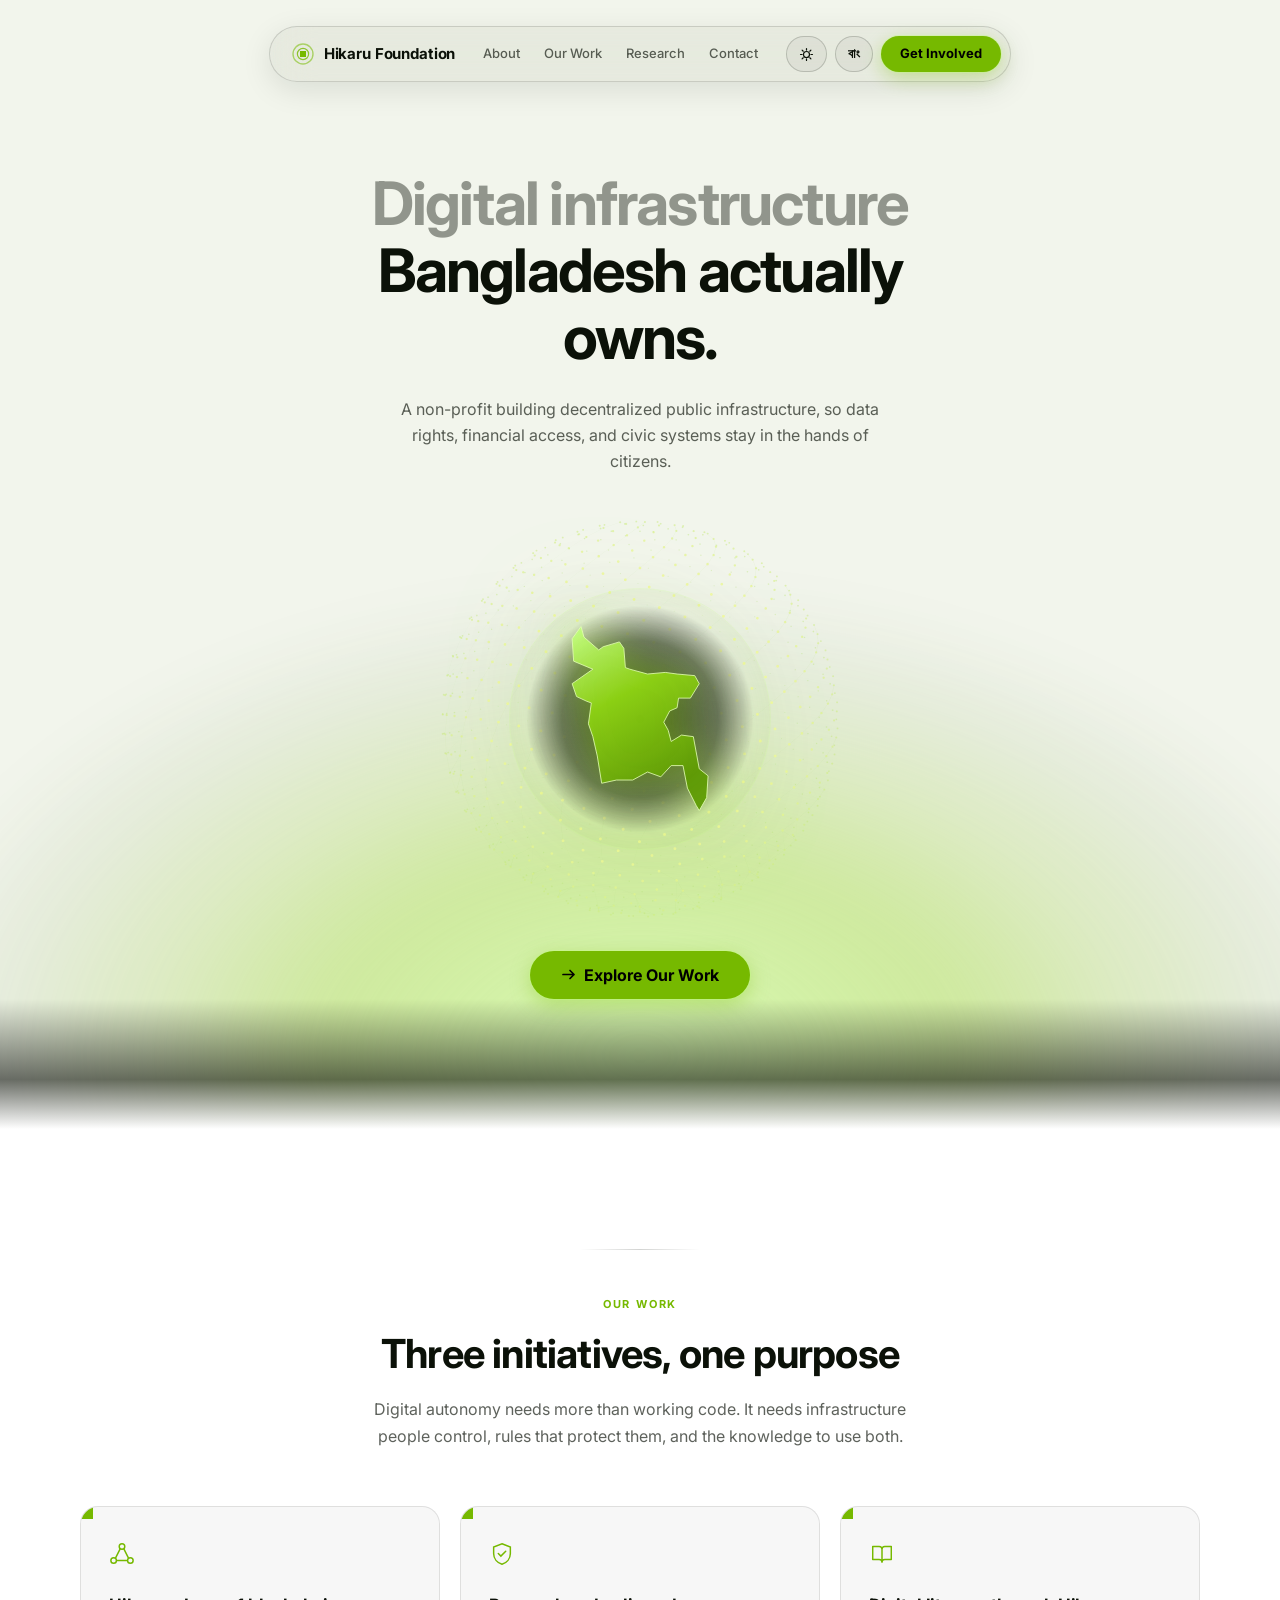
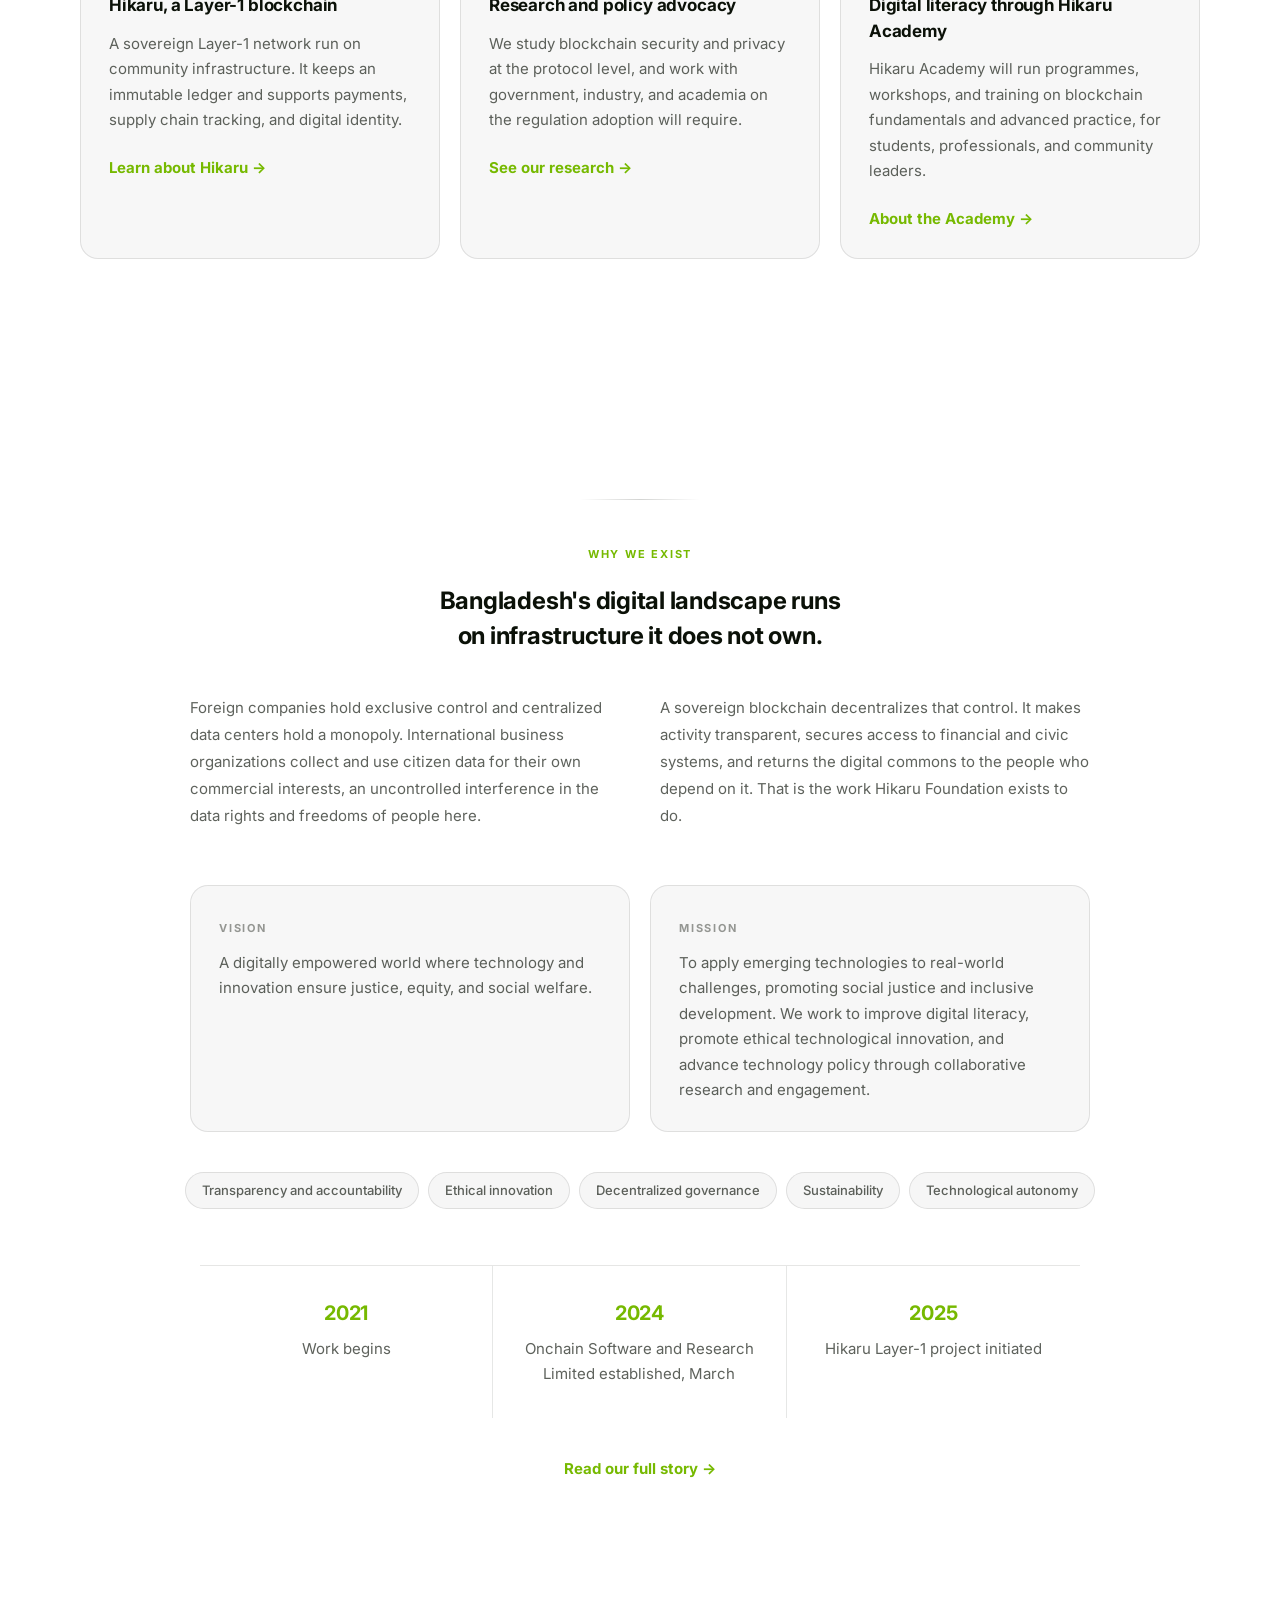
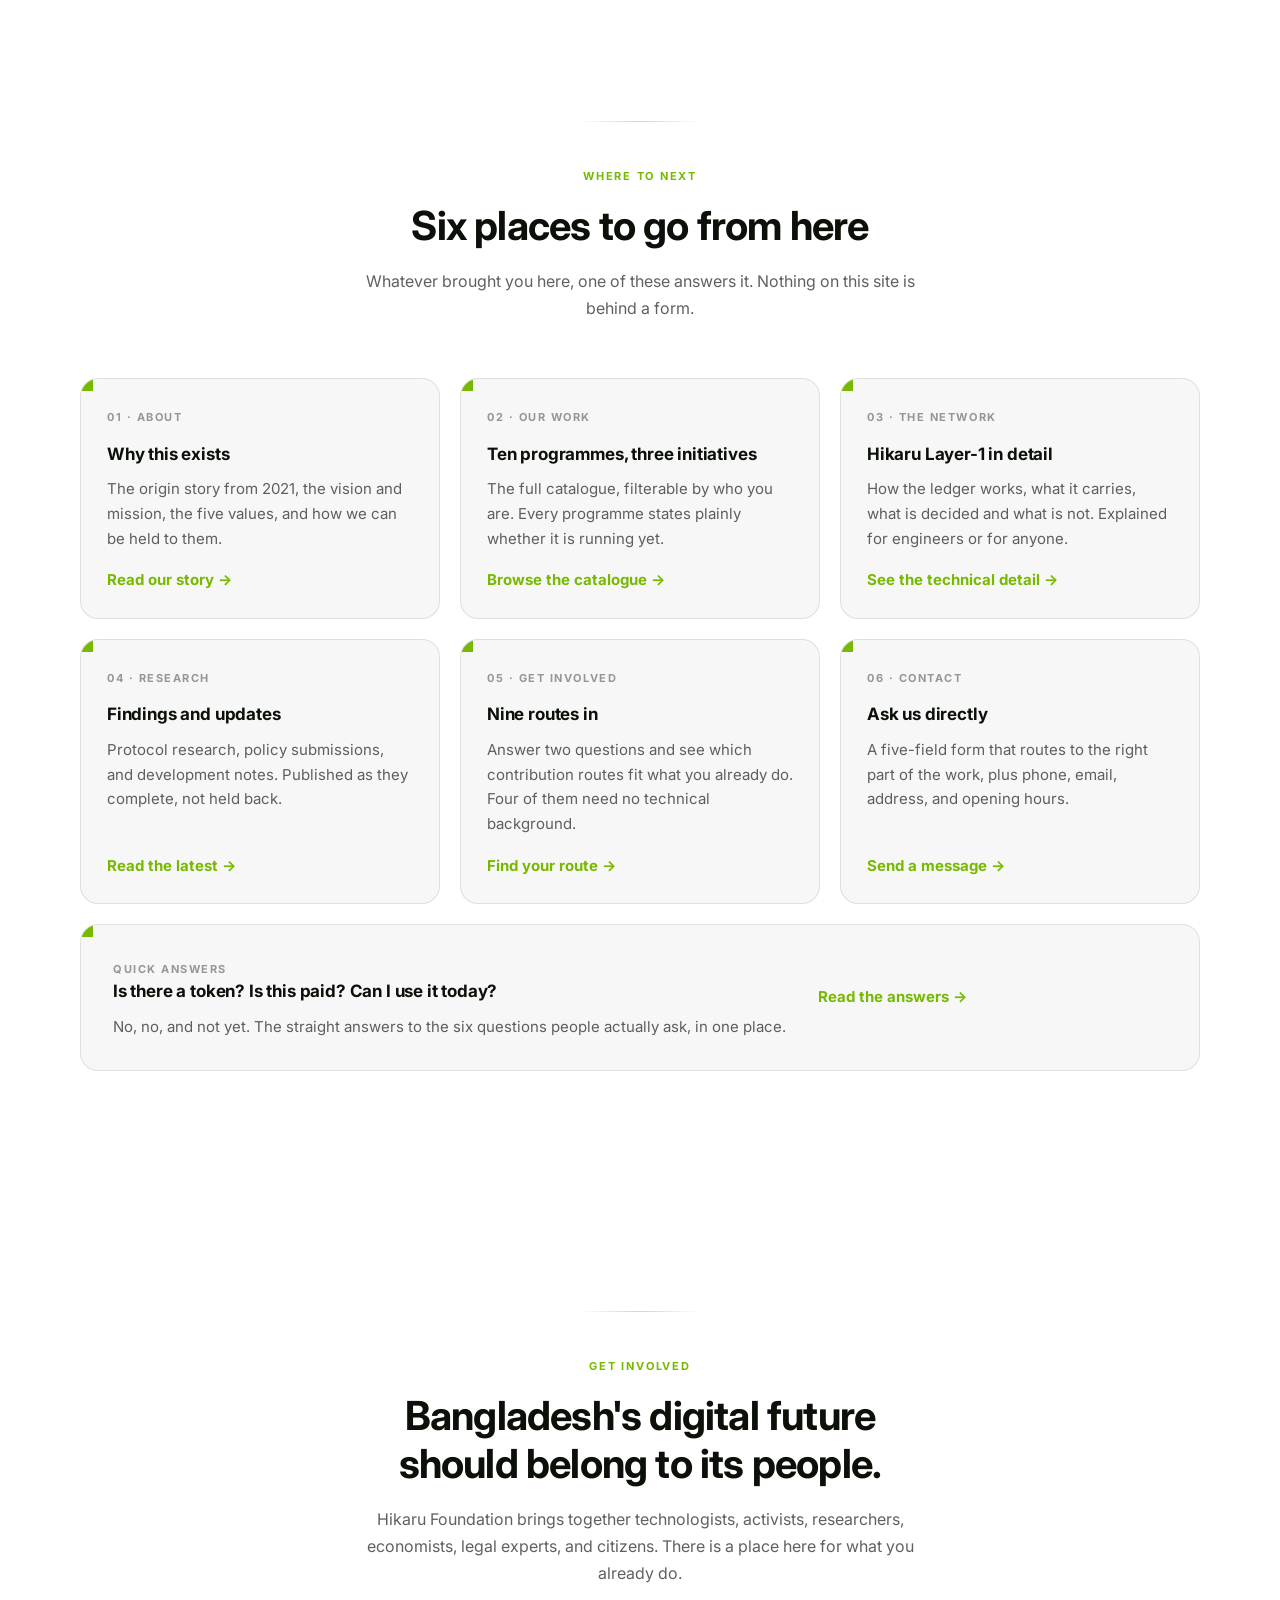
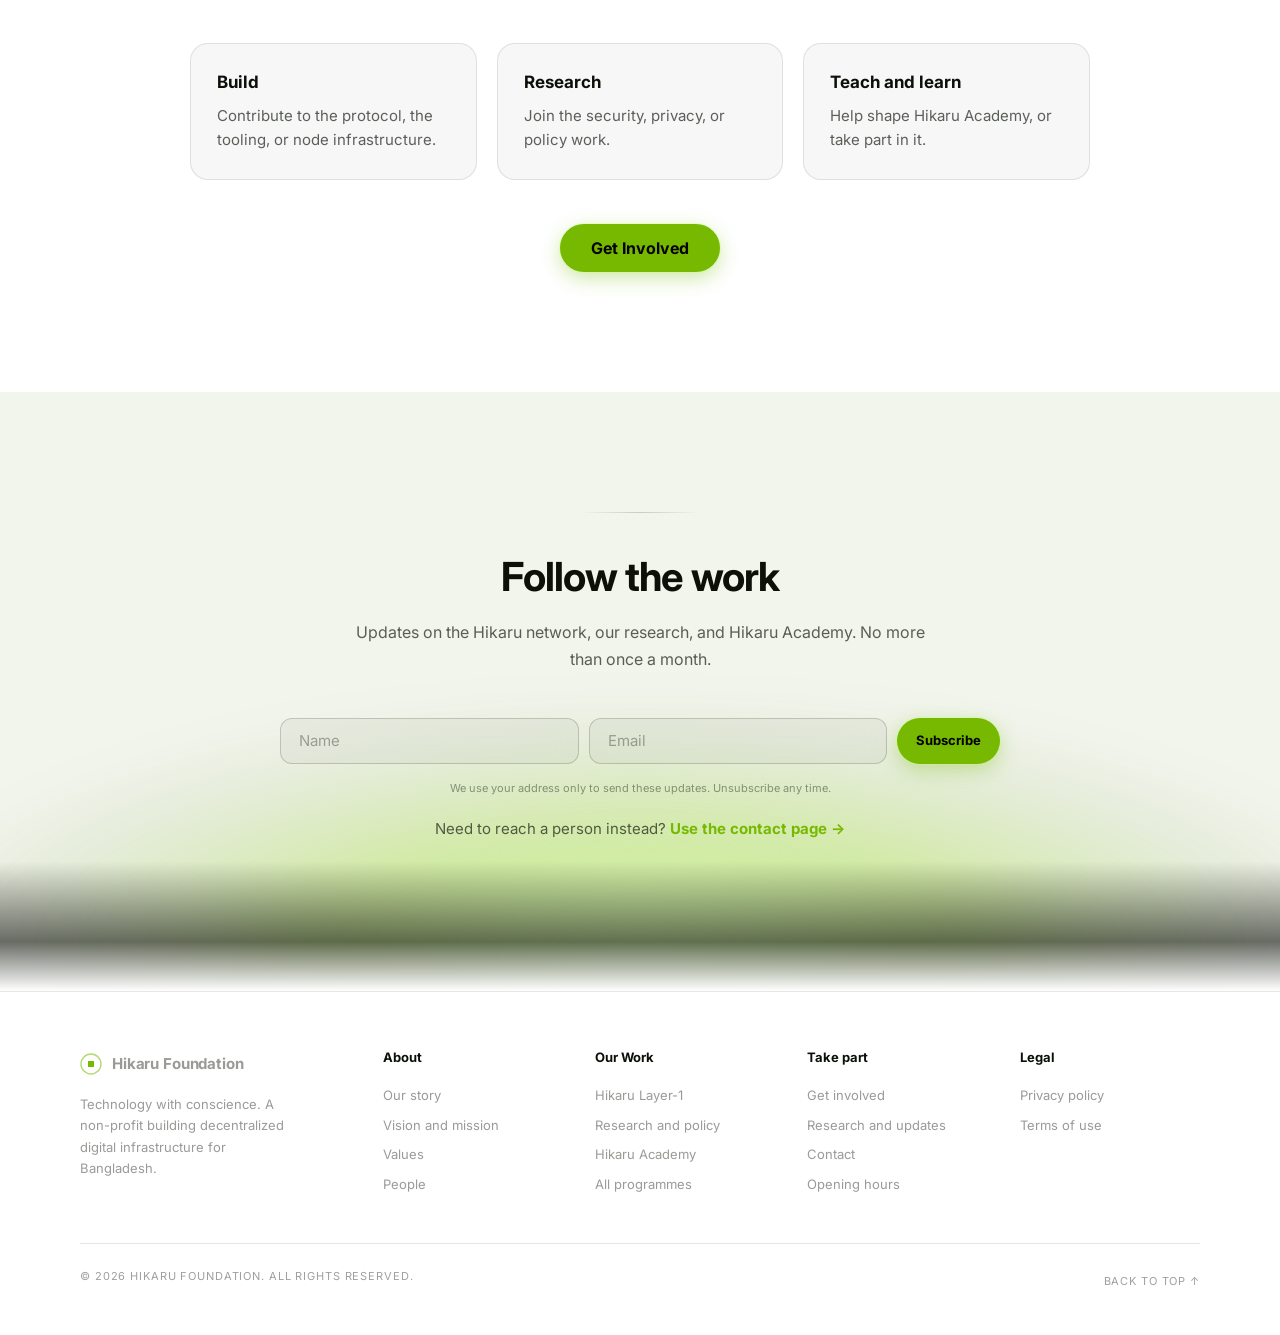
==== commit f32cc400: "Add dark/light theme toggle and English/Bangla language toggle Two icon buttons in the nav on every " ====
--- a/index.html
+++ b/index.html
@@ -4,9 +4,11 @@
 <meta charset="utf-8">
 <meta name="viewport" content="width=device-width, initial-scale=1">
 <title>Hikaru Foundation — Digital infrastructure Bangladesh actually owns</title>
+<script>(function(){try{var t=localStorage.getItem('hikaru-theme');if(!t)t=window.matchMedia('(prefers-color-scheme: light)').matches?'light':'dark';document.documentElement.setAttribute('data-theme',t);}catch(e){}})();</script>
 <link rel="preconnect" href="https://fonts.googleapis.com">
 <link rel="preconnect" href="https://fonts.gstatic.com" crossorigin>
 <link href="https://fonts.googleapis.com/css2?family=Inter:wght@400;500;700&display=swap" rel="stylesheet">
+<link rel="stylesheet" href="assets/theme.css">
 <style>
 /* ============================================================
    NVIDIA tokens (core) + bloom extension for this composition
@@ -254,7 +256,7 @@
 }
 </style>
 </head>
-<body>
+<body data-page="index">
 
 <!-- ==================== STAGE: nav + hero ==================== -->
 <div class="stage">
@@ -266,27 +268,33 @@
           <circle cx="11" cy="11" r="5.6" stroke="#76b900" stroke-width="1.2" opacity=".8"/>
           <rect x="8" y="8" width="6" height="6" fill="#76b900"/>
         </svg>
-        <b>Hikaru Foundation</b>
+        <b data-i18n="brand_name">Hikaru Foundation</b>
       </a>
       <div class="nav-links">
-        <a href="about.html">About</a>
-        <a href="work.html">Our Work</a>
-        <a href="news.html">Research</a>
-        <a href="contact.html">Contact</a>
+        <a href="about.html" data-i18n="nav_about">About</a>
+        <a href="work.html" data-i18n="nav_work">Our Work</a>
+        <a href="news.html" data-i18n="nav_research">Research</a>
+        <a href="contact.html" data-i18n="nav_contact">Contact</a>
       </div>
       <div class="nav-cta">
-        <a class="pill pill-solid" href="involved.html">Get Involved</a>
+        <button class="icon-btn js-theme-toggle" type="button" aria-pressed="false" aria-label="Switch to light mode">
+          <svg class="i-dark" width="15" height="15" viewBox="0 0 16 16" fill="none" aria-hidden="true"><path d="M13.8 9.6A6.3 6.3 0 016.4 2.2a6.3 6.3 0 108.9 8.9c-.5.3-1 .5-1.5.5z" stroke="currentColor" stroke-width="1.3" stroke-linejoin="round"/></svg>
+          <svg class="i-light" width="15" height="15" viewBox="0 0 16 16" fill="none" aria-hidden="true"><circle cx="8" cy="8" r="3.2" stroke="currentColor" stroke-width="1.3"/><path d="M8 1.6v1.7M8 12.7v1.7M14.4 8h-1.7M3.3 8H1.6M12.7 3.3l-1.2 1.2M4.5 11.5l-1.2 1.2M12.7 12.7l-1.2-1.2M4.5 4.5L3.3 3.3" stroke="currentColor" stroke-width="1.3" stroke-linecap="round"/></svg>
+        </button>
+        <button class="icon-btn lang-btn js-lang-toggle" type="button" aria-label="Switch to Bangla">বাং</button>
+        <a class="pill pill-solid" href="involved.html" data-i18n="nav_getinvolved">Get Involved</a>
       </div>
     </nav>
   </div>
 
   <header class="hero" id="top">
     <div class="shell">
-      <h1>Digital infrastructure <em>Bangladesh actually owns.</em></h1>
-      <p class="hero-sub">A non-profit building decentralized public infrastructure, so data rights, financial access, and civic systems stay in the hands of citizens.</p>
+      <h1><span data-i18n="idx_hero_h1_lead">Digital infrastructure</span> <em data-i18n="idx_hero_h1_em">Bangladesh actually owns.</em></h1>
+      <p class="hero-sub" data-i18n="idx_hero_sub">A non-profit building decentralized public infrastructure, so data rights, financial access, and civic systems stay in the hands of citizens.</p>
 
       <div class="orb-wrap">
         <canvas id="orb" width="920" height="920" role="img"
+                data-i18n-attr="aria-label:idx_orb_aria"
                 aria-label="A rotating sphere of connected network nodes with the outline of Bangladesh at its centre"></canvas>
         <div class="orb-veil" aria-hidden="true"></div>
         <div class="orb-ring" aria-hidden="true"></div>
@@ -324,7 +332,7 @@
           <svg width="15" height="15" viewBox="0 0 15 15" fill="none" aria-hidden="true">
             <path d="M2 7.5h11M9 3.5l4 4-4 4" stroke="currentColor" stroke-width="1.7" stroke-linecap="round" stroke-linejoin="round"/>
           </svg>
-          Explore Our Work
+          <span data-i18n="idx_hero_cta">Explore Our Work</span>
         </a>
       </div>
     </div>
@@ -338,9 +346,9 @@
   <div class="shell center">
     <div class="rule"></div>
     <div class="rv">
-      <span class="eyebrow">Our work</span>
-      <h2 style="margin-top:16px">Three initiatives, one purpose</h2>
-      <p class="lede">Digital autonomy needs more than working code. It needs infrastructure people control, rules that protect them, and the knowledge to use both.</p>
+      <span class="eyebrow" data-i18n="idx_work_eyebrow">Our work</span>
+      <h2 style="margin-top:16px" data-i18n="idx_work_h2">Three initiatives, one purpose</h2>
+      <p class="lede" data-i18n="idx_work_lede">Digital autonomy needs more than working code. It needs infrastructure people control, rules that protect them, and the knowledge to use both.</p>
     </div>
 
     <div class="cards">
@@ -351,9 +359,9 @@
           <circle cx="23" cy="21" r="3" stroke="currentColor" stroke-width="1.6"/>
           <path d="M12 8.5L7 18.5M16 8.5l5 10M8 21h12" stroke="currentColor" stroke-width="1.6"/>
         </svg>
-        <h3>Hikaru, a Layer-1 blockchain</h3>
-        <p>A sovereign Layer-1 network run on community infrastructure. It keeps an immutable ledger and supports payments, supply chain tracking, and digital identity.</p>
-        <a href="network.html">Learn about Hikaru →</a>
+        <h3 data-i18n="idx_card1_h3">Hikaru, a Layer-1 blockchain</h3>
+        <p data-i18n="idx_card1_p">A sovereign Layer-1 network run on community infrastructure. It keeps an immutable ledger and supports payments, supply chain tracking, and digital identity.</p>
+        <a href="network.html" data-i18n="idx_card1_a">Learn about Hikaru →</a>
       </article>
 
       <article class="card rv">
@@ -361,18 +369,18 @@
           <path d="M14 3l9 3.5v7c0 5.5-3.8 10-9 11.5C8.8 23.5 5 19 5 13.5v-7L14 3z" stroke="currentColor" stroke-width="1.6"/>
           <path d="M10 13.5l2.8 2.8L18 11" stroke="currentColor" stroke-width="1.6" stroke-linecap="round"/>
         </svg>
-        <h3>Research and policy advocacy</h3>
-        <p>We study blockchain security and privacy at the protocol level, and work with government, industry, and academia on the regulation adoption will require.</p>
-        <a href="work.html#research">See our research →</a>
+        <h3 data-i18n="idx_card2_h3">Research and policy advocacy</h3>
+        <p data-i18n="idx_card2_p">We study blockchain security and privacy at the protocol level, and work with government, industry, and academia on the regulation adoption will require.</p>
+        <a href="work.html#research" data-i18n="idx_card2_a">See our research →</a>
       </article>
 
       <article class="card rv">
         <svg width="26" height="26" viewBox="0 0 28 28" fill="none" aria-hidden="true">
           <path d="M4 6h7a3 3 0 013 3v14a3 3 0 00-3-3H4V6zM24 6h-7a3 3 0 00-3 3v14a3 3 0 013-3h7V6z" stroke="currentColor" stroke-width="1.6" stroke-linejoin="round"/>
         </svg>
-        <h3>Digital literacy through Hikaru Academy</h3>
-        <p>Hikaru Academy will run programmes, workshops, and training on blockchain fundamentals and advanced practice, for students, professionals, and community leaders.</p>
-        <a href="work.html#academy">About the Academy →</a>
+        <h3 data-i18n="idx_card3_h3">Digital literacy through Hikaru Academy</h3>
+        <p data-i18n="idx_card3_p">Hikaru Academy will run programmes, workshops, and training on blockchain fundamentals and advanced practice, for students, professionals, and community leaders.</p>
+        <a href="work.html#academy" data-i18n="idx_card3_a">About the Academy →</a>
       </article>
     </div>
   </div>
@@ -383,41 +391,41 @@
   <div class="shell center">
     <div class="rule"></div>
     <div class="rv">
-      <span class="eyebrow">Why we exist</span>
-      <p class="mission-lead" style="margin-top:20px">Bangladesh's digital landscape runs on infrastructure it does not own.</p>
+      <span class="eyebrow" data-i18n="idx_mission_eyebrow">Why we exist</span>
+      <p class="mission-lead" style="margin-top:20px" data-i18n="idx_mission_lead">Bangladesh's digital landscape runs on infrastructure it does not own.</p>
     </div>
 
     <div class="mission-cols rv">
-      <p>Foreign companies hold exclusive control and centralized data centers hold a monopoly. International business organizations collect and use citizen data for their own commercial interests, an uncontrolled interference in the data rights and freedoms of people here.</p>
-      <p>A sovereign blockchain decentralizes that control. It makes activity transparent, secures access to financial and civic systems, and returns the digital commons to the people who depend on it. That is the work Hikaru Foundation exists to do.</p>
+      <p data-i18n="idx_mission_p1">Foreign companies hold exclusive control and centralized data centers hold a monopoly. International business organizations collect and use citizen data for their own commercial interests, an uncontrolled interference in the data rights and freedoms of people here.</p>
+      <p data-i18n="idx_mission_p2">A sovereign blockchain decentralizes that control. It makes activity transparent, secures access to financial and civic systems, and returns the digital commons to the people who depend on it. That is the work Hikaru Foundation exists to do.</p>
     </div>
 
     <div class="vm rv">
       <div>
-        <span class="eyebrow" style="color:var(--on-dark-faint)">Vision</span>
-        <p>A digitally empowered world where technology and innovation ensure justice, equity, and social welfare.</p>
+        <span class="eyebrow" style="color:var(--on-dark-faint)" data-i18n="idx_vision_label">Vision</span>
+        <p data-i18n="idx_vision_p">A digitally empowered world where technology and innovation ensure justice, equity, and social welfare.</p>
       </div>
       <div>
-        <span class="eyebrow" style="color:var(--on-dark-faint)">Mission</span>
-        <p>To apply emerging technologies to real-world challenges, promoting social justice and inclusive development. We work to improve digital literacy, promote ethical technological innovation, and advance technology policy through collaborative research and engagement.</p>
+        <span class="eyebrow" style="color:var(--on-dark-faint)" data-i18n="idx_mission_label">Mission</span>
+        <p data-i18n="idx_mission_stmt">To apply emerging technologies to real-world challenges, promoting social justice and inclusive development. We work to improve digital literacy, promote ethical technological innovation, and advance technology policy through collaborative research and engagement.</p>
       </div>
     </div>
 
     <div class="values rv">
-      <span class="chip">Transparency and accountability</span>
-      <span class="chip">Ethical innovation</span>
-      <span class="chip">Decentralized governance</span>
-      <span class="chip">Sustainability</span>
-      <span class="chip">Technological autonomy</span>
+      <span class="chip" data-i18n="idx_chip1">Transparency and accountability</span>
+      <span class="chip" data-i18n="idx_chip2">Ethical innovation</span>
+      <span class="chip" data-i18n="idx_chip3">Decentralized governance</span>
+      <span class="chip" data-i18n="idx_chip4">Sustainability</span>
+      <span class="chip" data-i18n="idx_chip5">Technological autonomy</span>
     </div>
 
     <div class="tl rv">
-      <div><b>2021</b><span>Work begins</span></div>
-      <div><b>2024</b><span>Onchain Software and Research Limited established, March</span></div>
-      <div><b>2025</b><span>Hikaru Layer-1 project initiated</span></div>
-    </div>
-
-    <a class="deep-link rv" href="about.html#story">Read our full story →</a>
+      <div><b data-i18n="idx_tl1_y">2021</b><span data-i18n="idx_tl1_s">Work begins</span></div>
+      <div><b data-i18n="idx_tl2_y">2024</b><span data-i18n="idx_tl2_s">Onchain Software and Research Limited established, March</span></div>
+      <div><b data-i18n="idx_tl3_y">2025</b><span data-i18n="idx_tl3_s">Hikaru Layer-1 project initiated</span></div>
+    </div>
+
+    <a class="deep-link rv" href="about.html#story" data-i18n="idx_deep_link">Read our full story →</a>
   </div>
 </section>
 
@@ -427,62 +435,62 @@
   <div class="shell center">
     <div class="rule"></div>
     <div class="rv">
-      <span class="eyebrow">Where to next</span>
-      <h2 style="margin-top:16px">Six places to go from here</h2>
-      <p class="lede">Whatever brought you here, one of these answers it. Nothing on this site is behind a form.</p>
+      <span class="eyebrow" data-i18n="idx_explore_eyebrow">Where to next</span>
+      <h2 style="margin-top:16px" data-i18n="idx_explore_h2">Six places to go from here</h2>
+      <p class="lede" data-i18n="idx_explore_lede">Whatever brought you here, one of these answers it. Nothing on this site is behind a form.</p>
     </div>
 
     <div class="explore">
 
       <a class="dest rv" href="about.html">
-        <span class="n">01 · About</span>
-        <h3>Why this exists</h3>
-        <p>The origin story from 2021, the vision and mission, the five values, and how we can be held to them.</p>
-        <span class="go">Read our story →</span>
+        <span class="n" data-i18n="idx_dest1_n">01 · About</span>
+        <h3 data-i18n="idx_dest1_h3">Why this exists</h3>
+        <p data-i18n="idx_dest1_p">The origin story from 2021, the vision and mission, the five values, and how we can be held to them.</p>
+        <span class="go" data-i18n="idx_dest1_go">Read our story →</span>
       </a>
 
       <a class="dest rv" href="work.html">
-        <span class="n">02 · Our work</span>
-        <h3>Ten programmes, three initiatives</h3>
-        <p>The full catalogue, filterable by who you are. Every programme states plainly whether it is running yet.</p>
-        <span class="go">Browse the catalogue →</span>
+        <span class="n" data-i18n="idx_dest2_n">02 · Our work</span>
+        <h3 data-i18n="idx_dest2_h3">Ten programmes, three initiatives</h3>
+        <p data-i18n="idx_dest2_p">The full catalogue, filterable by who you are. Every programme states plainly whether it is running yet.</p>
+        <span class="go" data-i18n="idx_dest2_go">Browse the catalogue →</span>
       </a>
 
       <a class="dest rv" href="network.html">
-        <span class="n">03 · The network</span>
-        <h3>Hikaru Layer-1 in detail</h3>
-        <p>How the ledger works, what it carries, what is decided and what is not. Explained for engineers or for anyone.</p>
-        <span class="go">See the technical detail →</span>
+        <span class="n" data-i18n="idx_dest3_n">03 · The network</span>
+        <h3 data-i18n="idx_dest3_h3">Hikaru Layer-1 in detail</h3>
+        <p data-i18n="idx_dest3_p">How the ledger works, what it carries, what is decided and what is not. Explained for engineers or for anyone.</p>
+        <span class="go" data-i18n="idx_dest3_go">See the technical detail →</span>
       </a>
 
       <a class="dest rv" href="news.html">
-        <span class="n">04 · Research</span>
-        <h3>Findings and updates</h3>
-        <p>Protocol research, policy submissions, and development notes. Published as they complete, not held back.</p>
-        <span class="go">Read the latest →</span>
+        <span class="n" data-i18n="idx_dest4_n">04 · Research</span>
+        <h3 data-i18n="idx_dest4_h3">Findings and updates</h3>
+        <p data-i18n="idx_dest4_p">Protocol research, policy submissions, and development notes. Published as they complete, not held back.</p>
+        <span class="go" data-i18n="idx_dest4_go">Read the latest →</span>
       </a>
 
       <a class="dest rv" href="involved.html">
-        <span class="n">05 · Get involved</span>
-        <h3>Nine routes in</h3>
-        <p>Answer two questions and see which contribution routes fit what you already do. Four of them need no technical background.</p>
-        <span class="go">Find your route →</span>
+        <span class="n" data-i18n="idx_dest5_n">05 · Get involved</span>
+        <h3 data-i18n="idx_dest5_h3">Nine routes in</h3>
+        <p data-i18n="idx_dest5_p">Answer two questions and see which contribution routes fit what you already do. Four of them need no technical background.</p>
+        <span class="go" data-i18n="idx_dest5_go">Find your route →</span>
       </a>
 
       <a class="dest rv" href="contact.html">
-        <span class="n">06 · Contact</span>
-        <h3>Ask us directly</h3>
-        <p>A five-field form that routes to the right part of the work, plus phone, email, address, and opening hours.</p>
-        <span class="go">Send a message →</span>
+        <span class="n" data-i18n="idx_dest6_n">06 · Contact</span>
+        <h3 data-i18n="idx_dest6_h3">Ask us directly</h3>
+        <p data-i18n="idx_dest6_p">A five-field form that routes to the right part of the work, plus phone, email, address, and opening hours.</p>
+        <span class="go" data-i18n="idx_dest6_go">Send a message →</span>
       </a>
 
       <a class="dest wide rv" href="involved.html#faq">
         <div>
-          <span class="n">Quick answers</span>
-          <h3>Is there a token? Is this paid? Can I use it today?</h3>
-          <p>No, no, and not yet. The straight answers to the six questions people actually ask, in one place.</p>
+          <span class="n" data-i18n="idx_dest7_n">Quick answers</span>
+          <h3 data-i18n="idx_dest7_h3">Is there a token? Is this paid? Can I use it today?</h3>
+          <p data-i18n="idx_dest7_p">No, no, and not yet. The straight answers to the six questions people actually ask, in one place.</p>
         </div>
-        <span class="go">Read the answers →</span>
+        <span class="go" data-i18n="idx_dest7_go">Read the answers →</span>
       </a>
 
     </div>
@@ -493,18 +501,18 @@
   <div class="shell center">
     <div class="rule"></div>
     <div class="rv">
-      <span class="eyebrow">Get involved</span>
-      <h2 style="margin:16px auto 0;max-width:20ch">Bangladesh's digital future should belong to its people.</h2>
-      <p class="lede">Hikaru Foundation brings together technologists, activists, researchers, economists, legal experts, and citizens. There is a place here for what you already do.</p>
+      <span class="eyebrow" data-i18n="idx_involved_eyebrow">Get involved</span>
+      <h2 style="margin:16px auto 0;max-width:20ch" data-i18n="idx_involved_h2">Bangladesh's digital future should belong to its people.</h2>
+      <p class="lede" data-i18n="idx_involved_lede">Hikaru Foundation brings together technologists, activists, researchers, economists, legal experts, and citizens. There is a place here for what you already do.</p>
     </div>
 
     <div class="paths rv">
-      <div class="path"><h3>Build</h3><p>Contribute to the protocol, the tooling, or node infrastructure.</p></div>
-      <div class="path"><h3>Research</h3><p>Join the security, privacy, or policy work.</p></div>
-      <div class="path"><h3>Teach and learn</h3><p>Help shape Hikaru Academy, or take part in it.</p></div>
-    </div>
-
-    <a class="pill pill-solid pill-lg rv" href="involved.html">Get Involved</a>
+      <div class="path"><h3 data-i18n="idx_path1_h3">Build</h3><p data-i18n="idx_path1_p">Contribute to the protocol, the tooling, or node infrastructure.</p></div>
+      <div class="path"><h3 data-i18n="idx_path2_h3">Research</h3><p data-i18n="idx_path2_p">Join the security, privacy, or policy work.</p></div>
+      <div class="path"><h3 data-i18n="idx_path3_h3">Teach and learn</h3><p data-i18n="idx_path3_p">Help shape Hikaru Academy, or take part in it.</p></div>
+    </div>
+
+    <a class="pill pill-solid pill-lg rv" href="involved.html" data-i18n="idx_get_involved_btn">Get Involved</a>
   </div>
 </section>
 
@@ -516,18 +524,18 @@
     <div class="shell center">
       <div class="rule"></div>
       <div class="rv">
-        <h2>Follow the work</h2>
-        <p class="lede">Updates on the Hikaru network, our research, and Hikaru Academy. No more than once a month.</p>
+        <h2 data-i18n="idx_contact_h2">Follow the work</h2>
+        <p class="lede" data-i18n="idx_contact_lede">Updates on the Hikaru network, our research, and Hikaru Academy. No more than once a month.</p>
 
         <div class="form">
-          <label class="sr" for="nm">Your name</label>
-          <input id="nm" class="field" type="text" placeholder="Name" autocomplete="name">
-          <label class="sr" for="em">Your email address</label>
-          <input id="em" class="field" type="email" placeholder="Email" autocomplete="email">
-          <button class="pill pill-solid" type="button">Subscribe</button>
+          <label class="sr" for="nm" data-i18n="idx_form_name_label">Your name</label>
+          <input id="nm" class="field" type="text" placeholder="Name" autocomplete="name" data-i18n-attr="placeholder:idx_form_name_ph">
+          <label class="sr" for="em" data-i18n="idx_form_email_label">Your email address</label>
+          <input id="em" class="field" type="email" placeholder="Email" autocomplete="email" data-i18n-attr="placeholder:idx_form_email_ph">
+          <button class="pill pill-solid" type="button" data-i18n="idx_subscribe_btn">Subscribe</button>
         </div>
-        <p class="consent">We use your address only to send these updates. Unsubscribe any time.</p>
-        <p style="margin-top:22px;font-size:var(--t-sm);color:var(--on-dark-mute)">Need to reach a person instead? <a href="contact.html" style="color:var(--primary);font-weight:700;text-decoration:none">Use the contact page →</a></p>
+        <p class="consent" data-i18n="idx_consent">We use your address only to send these updates. Unsubscribe any time.</p>
+        <p style="margin-top:22px;font-size:var(--t-sm);color:var(--on-dark-mute)"><span data-i18n="idx_reach_person">Need to reach a person instead? </span><a href="contact.html" style="color:var(--primary);font-weight:700;text-decoration:none" data-i18n="idx_contact_page_link">Use the contact page →</a></p>
       </div>
     </div>
   </section>
@@ -543,21 +551,26 @@
             <circle cx="11" cy="11" r="10" stroke="#76b900" stroke-width="1.4" opacity=".55"/>
             <rect x="8" y="8" width="6" height="6" fill="#76b900"/>
           </svg>
-          <b>Hikaru Foundation</b>
+          <b data-i18n="brand_name">Hikaru Foundation</b>
         </a>
-        <p>Technology with conscience. A non-profit building decentralized digital infrastructure for Bangladesh.</p>
-      </div>
-      <div><h4>About</h4><a href="about.html#story">Our story</a><a href="about.html">Vision and mission</a><a href="about.html#values">Values</a><a href="about.html#team">People</a></div>
-      <div><h4>Our Work</h4><a href="network.html">Hikaru Layer-1</a><a href="work.html#research">Research and policy</a><a href="work.html#academy">Hikaru Academy</a><a href="work.html">All programmes</a></div>
-      <div><h4>Take part</h4><a href="involved.html">Get involved</a><a href="news.html">Research and updates</a><a href="contact.html">Contact</a><a href="contact.html#hours">Opening hours</a></div>
-      <div><h4>Legal</h4><a href="#">Privacy policy</a><a href="#">Terms of use</a></div>
+        <p data-i18n="foot_tagline">Technology with conscience. A non-profit building decentralized digital infrastructure for Bangladesh.</p>
+      </div>
+      <div><h4 data-i18n="foot_h_about">About</h4><a href="about.html#story" data-i18n="foot_our_story">Our story</a><a href="about.html" data-i18n="foot_vision_mission">Vision and mission</a><a href="about.html#values" data-i18n="foot_values">Values</a><a href="about.html#team" data-i18n="foot_people">People</a></div>
+      <div><h4 data-i18n="foot_h_work">Our Work</h4><a href="network.html" data-i18n="foot_hikaru_l1">Hikaru Layer-1</a><a href="work.html#research" data-i18n="foot_research_policy">Research and policy</a><a href="work.html#academy" data-i18n="foot_academy">Hikaru Academy</a><a href="work.html" data-i18n="foot_all_programmes">All programmes</a></div>
+      <div><h4 data-i18n="foot_h_takepart">Take part</h4><a href="involved.html" data-i18n="foot_get_involved">Get involved</a><a href="news.html" data-i18n="foot_research_updates">Research and updates</a><a href="contact.html" data-i18n="foot_contact">Contact</a><a href="contact.html#hours" data-i18n="foot_opening_hours">Opening hours</a></div>
+      <div><h4 data-i18n="foot_h_legal">Legal</h4><a href="#" data-i18n="foot_privacy">Privacy policy</a><a href="#" data-i18n="foot_terms">Terms of use</a></div>
     </div>
     <div class="foot-bottom">
-      <span>© 2026 Hikaru Foundation. All rights reserved.</span>
-      <a href="#top">Back to top ↑</a>
+      <span data-i18n="foot_copyright">© 2026 Hikaru Foundation. All rights reserved.</span>
+      <a href="#top" data-i18n="foot_back_to_top">Back to top ↑</a>
     </div>
   </div>
 </footer>
+
+<script src="assets/i18n-core.js"></script>
+<script src="assets/i18n-index.js"></script>
+<script src="assets/theme.js"></script>
+<script src="assets/i18n.js"></script>
 
 <script>
 /* ---------- node-network orb ---------- */
--- a/assets/theme.css
+++ b/assets/theme.css
@@ -0,0 +1,96 @@
+/* ============================================================
+   Shared light/dark theme + toggle button styles.
+   Linked by every page. Overrides the dark-mode custom properties
+   each page defines in its own <style> block when
+   :root[data-theme="light"] is set (see theme.js).
+   ============================================================ */
+
+:root[data-theme="light"]{
+  --ink:#f2f5ec;
+  --ink-deep:#ffffff;
+  --on-dark:#0b1108;
+  --on-dark-mute:rgba(11,17,8,.66);
+  --on-dark-faint:rgba(11,17,8,.42);
+  --hairline:rgba(11,17,8,.10);
+  --hairline-lit:rgba(11,17,8,.18);
+  --panel:rgba(11,17,8,.03);
+  --amber:#93590a;
+  --amber-line:rgba(180,110,10,.4);
+  --amber-bg:rgba(200,130,20,.10);
+  --red:#c23c30;
+}
+
+/* surfaces that hardcode rgba(255,255,255,x) / rgba(0,0,0,x) instead of
+   reading the tokens above need their own light-mode overrides */
+:root[data-theme="light"] .nav{
+  background:rgba(11,17,8,.045);border-color:rgba(11,17,8,.14);
+  box-shadow:0 8px 30px rgba(11,17,8,.10);
+}
+:root[data-theme="light"] .pill-ghost{background:rgba(11,17,8,.045)}
+:root[data-theme="light"] .pill-ghost:hover{border-color:rgba(11,17,8,.35)}
+:root[data-theme="light"] .card:hover,
+:root[data-theme="light"] .dest:hover,
+:root[data-theme="light"] .value:hover{background:rgba(11,17,8,.045)}
+:root[data-theme="light"] .field,
+:root[data-theme="light"] .select,
+:root[data-theme="light"] .area{background:rgba(11,17,8,.035);color:var(--on-dark)}
+:root[data-theme="light"] .select option{background:#fff;color:#0b1108}
+:root[data-theme="light"] .vm-card{background:rgba(11,17,8,.04)}
+:root[data-theme="light"] .vm-card p{color:rgba(11,17,8,.75)}
+:root[data-theme="light"] .story-copy p.first{color:rgba(11,17,8,.88)}
+:root[data-theme="light"] .callout{color:rgba(11,17,8,.78)}
+:root[data-theme="light"] .person.tbc{border-color:rgba(11,17,8,.16)}
+:root[data-theme="light"] .foot-bottom span,
+:root[data-theme="light"] .foot-bottom a{color:rgba(11,17,8,.4)}
+:root[data-theme="light"] .filterbar,
+:root[data-theme="light"] .catbar,
+:root[data-theme="light"] .regbar{background:rgba(255,255,255,.86)}
+:root[data-theme="light"] .chip,
+:root[data-theme="light"] .cat,
+:root[data-theme="light"] .tab,
+:root[data-theme="light"] .opt{background:rgba(11,17,8,.035)}
+:root[data-theme="light"] .toggle{background:rgba(11,17,8,.035)}
+:root[data-theme="light"] .status.dev{color:rgba(11,17,8,.68)}
+:root[data-theme="light"] .srow .v{color:rgba(11,17,8,.82)}
+:root[data-theme="light"] .crumb span[style]{color:rgba(11,17,8,.6) !important}
+:root[data-theme="light"] .status[style]{color:rgba(11,17,8,.68)}
+:root[data-theme="light"] .q .qlabel{color:rgba(11,17,8,.8)}
+:root[data-theme="light"] .fg label{color:rgba(11,17,8,.8)}
+:root[data-theme="light"] .dc .val{color:rgba(11,17,8,.35);background:rgba(11,17,8,.025)}
+:root[data-theme="light"] .dc .val.ready{color:#0b1108;background:rgba(11,17,8,.05)}
+:root[data-theme="light"] .field::placeholder,
+:root[data-theme="light"] .area::placeholder{color:rgba(11,17,8,.35)}
+:root[data-theme="light"] .side-card,
+:root[data-theme="light"] .empty,
+:root[data-theme="light"] .honest{background:rgba(11,17,8,.025)}
+:root[data-theme="light"] .helpbar-inner{background:rgba(255,255,255,.92);border-color:rgba(143,212,20,.4)}
+:root[data-theme="light"] .helpbar b{color:#0b1108}
+
+/* catches a handful of one-off inline style="color:#fff" spots that would
+   otherwise render as invisible white-on-white text in light mode */
+:root[data-theme="light"] [style*="color:#fff"]{color:var(--on-dark) !important}
+
+/* the bloom art stays intentionally dark in both themes — it is a media
+   panel, not body text, the same way a photo or code block would stay
+   dark inside an otherwise light page */
+:root[data-theme="light"] .stage::before{opacity:.6}
+
+/* ---------- toggle buttons ---------- */
+.icon-btn{
+  display:inline-flex;align-items:center;justify-content:center;gap:6px;
+  height:36px;padding:0 12px;border-radius:999px;border:1px solid var(--hairline-lit);
+  background:rgba(255,255,255,.06);color:var(--on-dark);cursor:pointer;
+  font:inherit;font-size:13px;font-weight:700;
+  transition:transform .18s, border-color .18s, background .18s;
+}
+:root[data-theme="light"] .icon-btn{background:rgba(11,17,8,.045)}
+.icon-btn:hover{border-color:var(--hairline-lit);transform:translateY(-1px)}
+.icon-btn svg{display:block;flex:none}
+.icon-btn .i-light{display:none}
+:root[data-theme="light"] .icon-btn .i-dark{display:none}
+:root[data-theme="light"] .icon-btn .i-light{display:block}
+.lang-btn{min-width:36px}
+
+@media (max-width:1000px){
+  .icon-btn{height:32px;padding:0 10px;font-size:12px}
+}
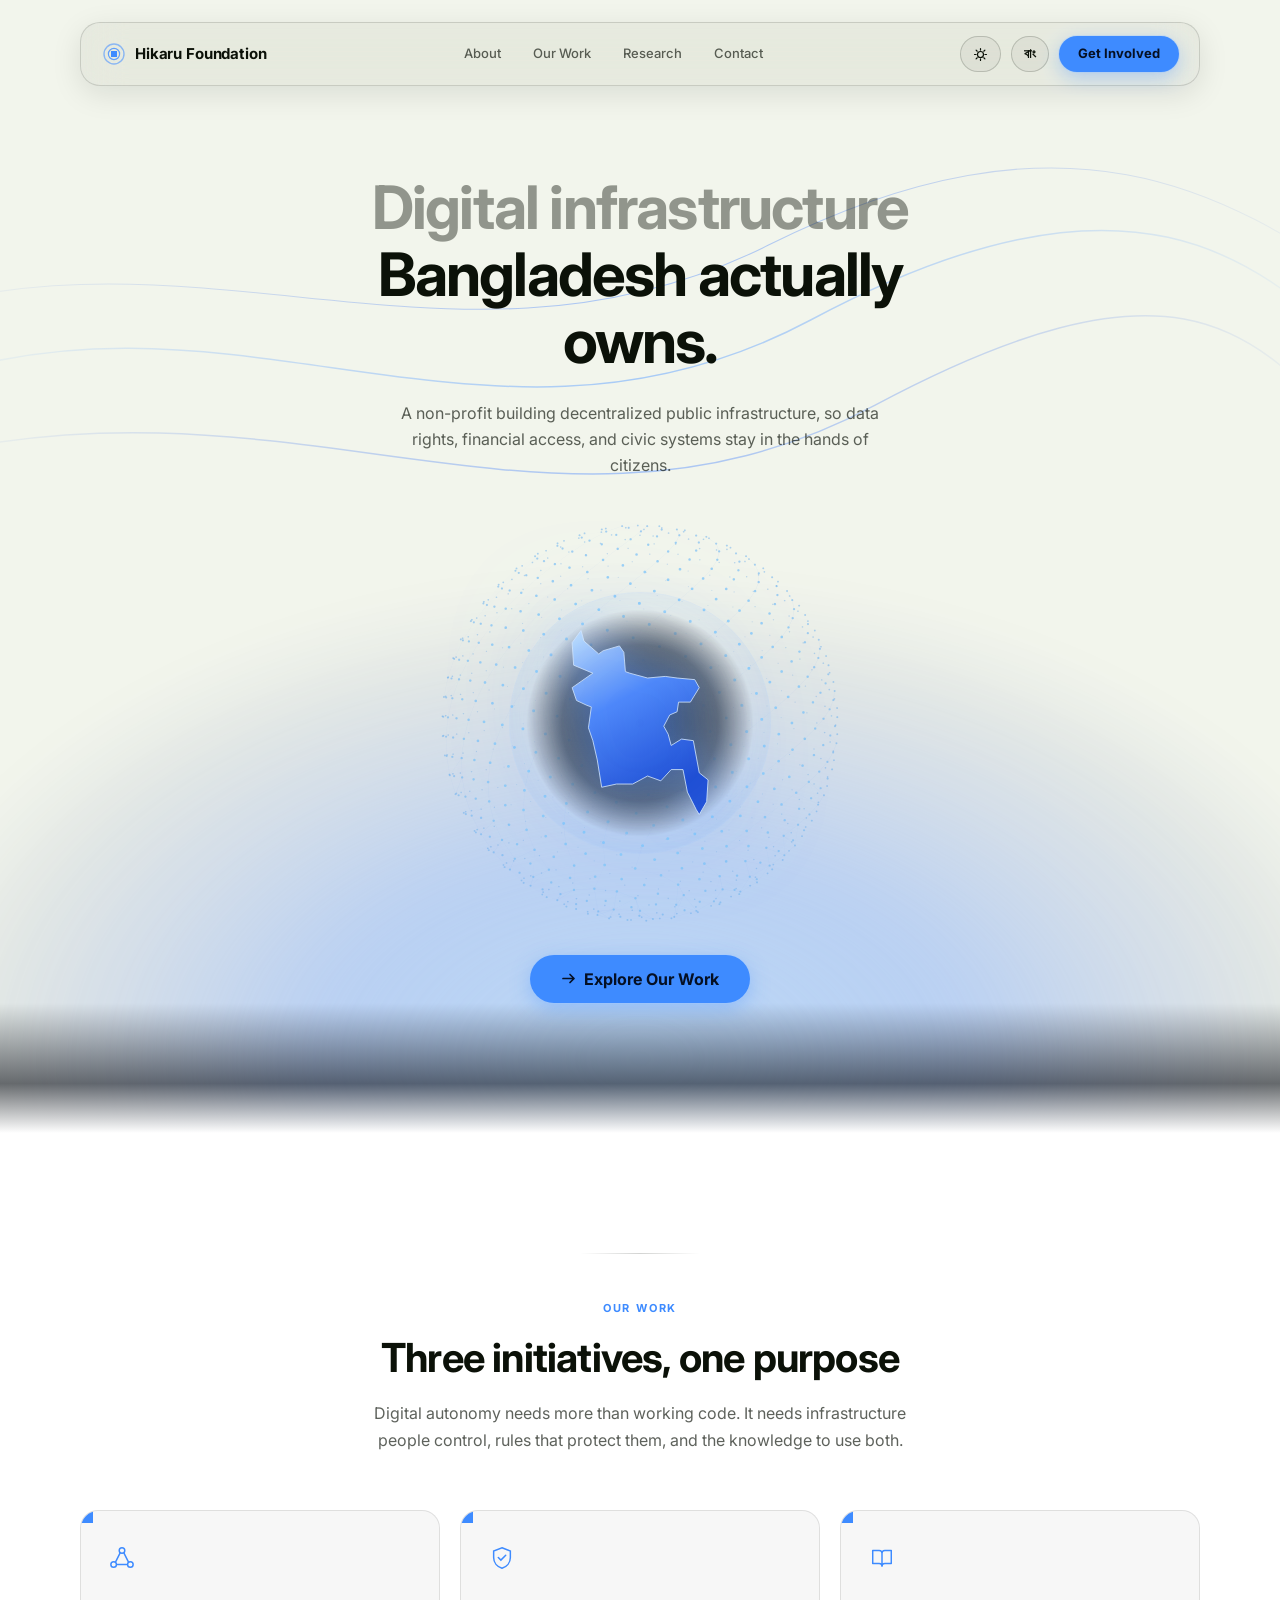
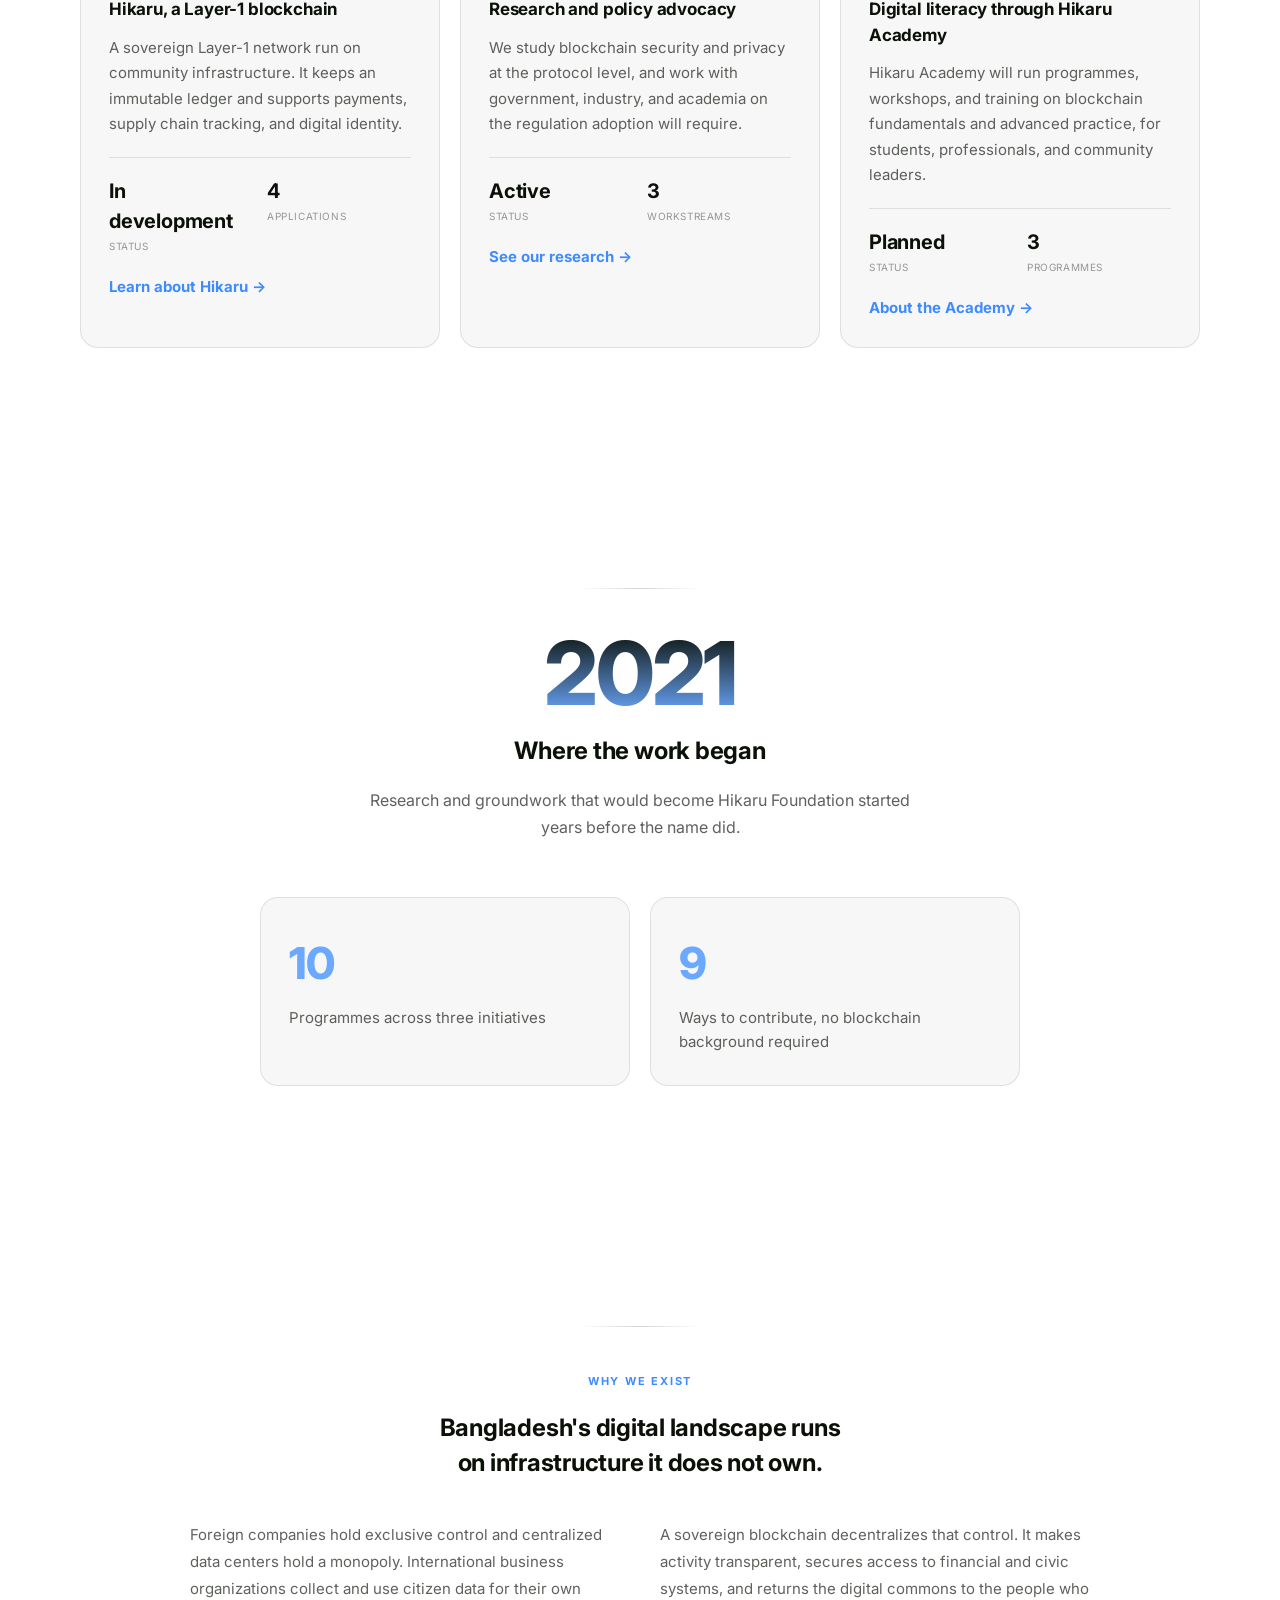
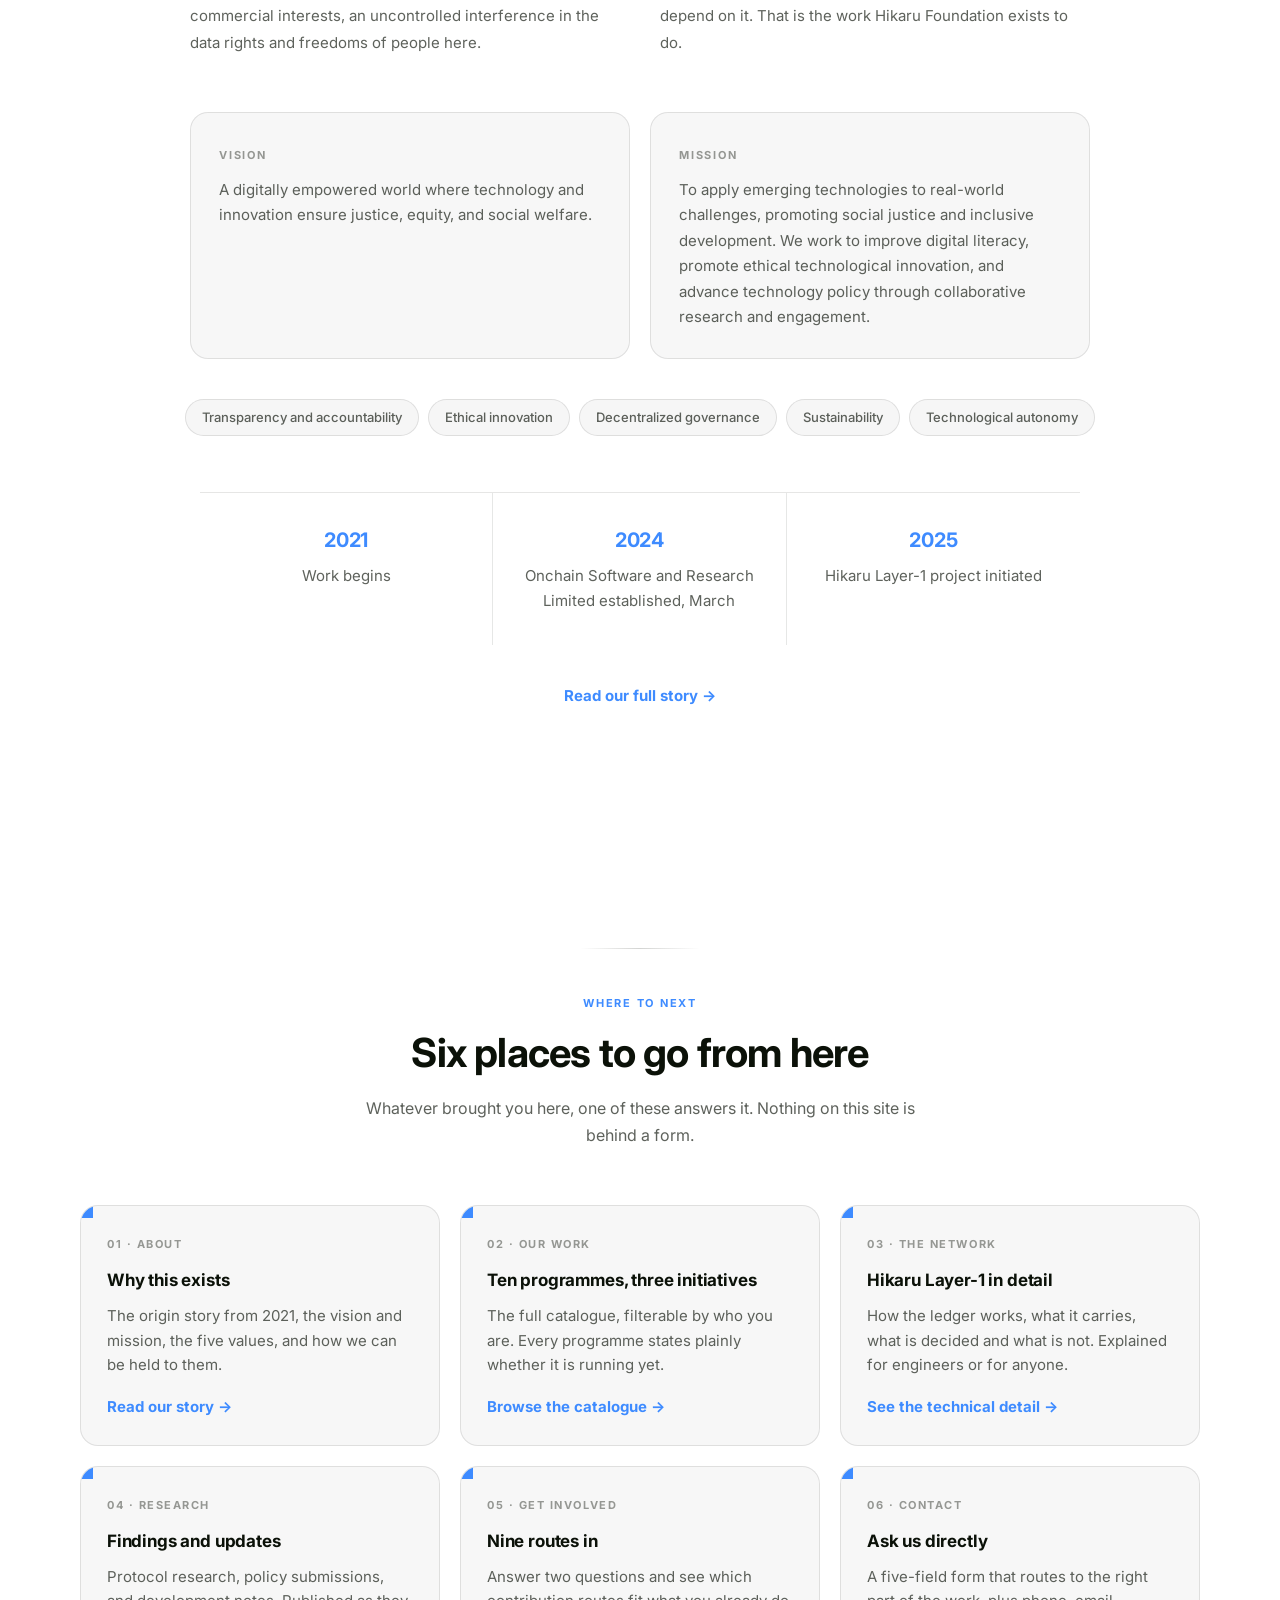
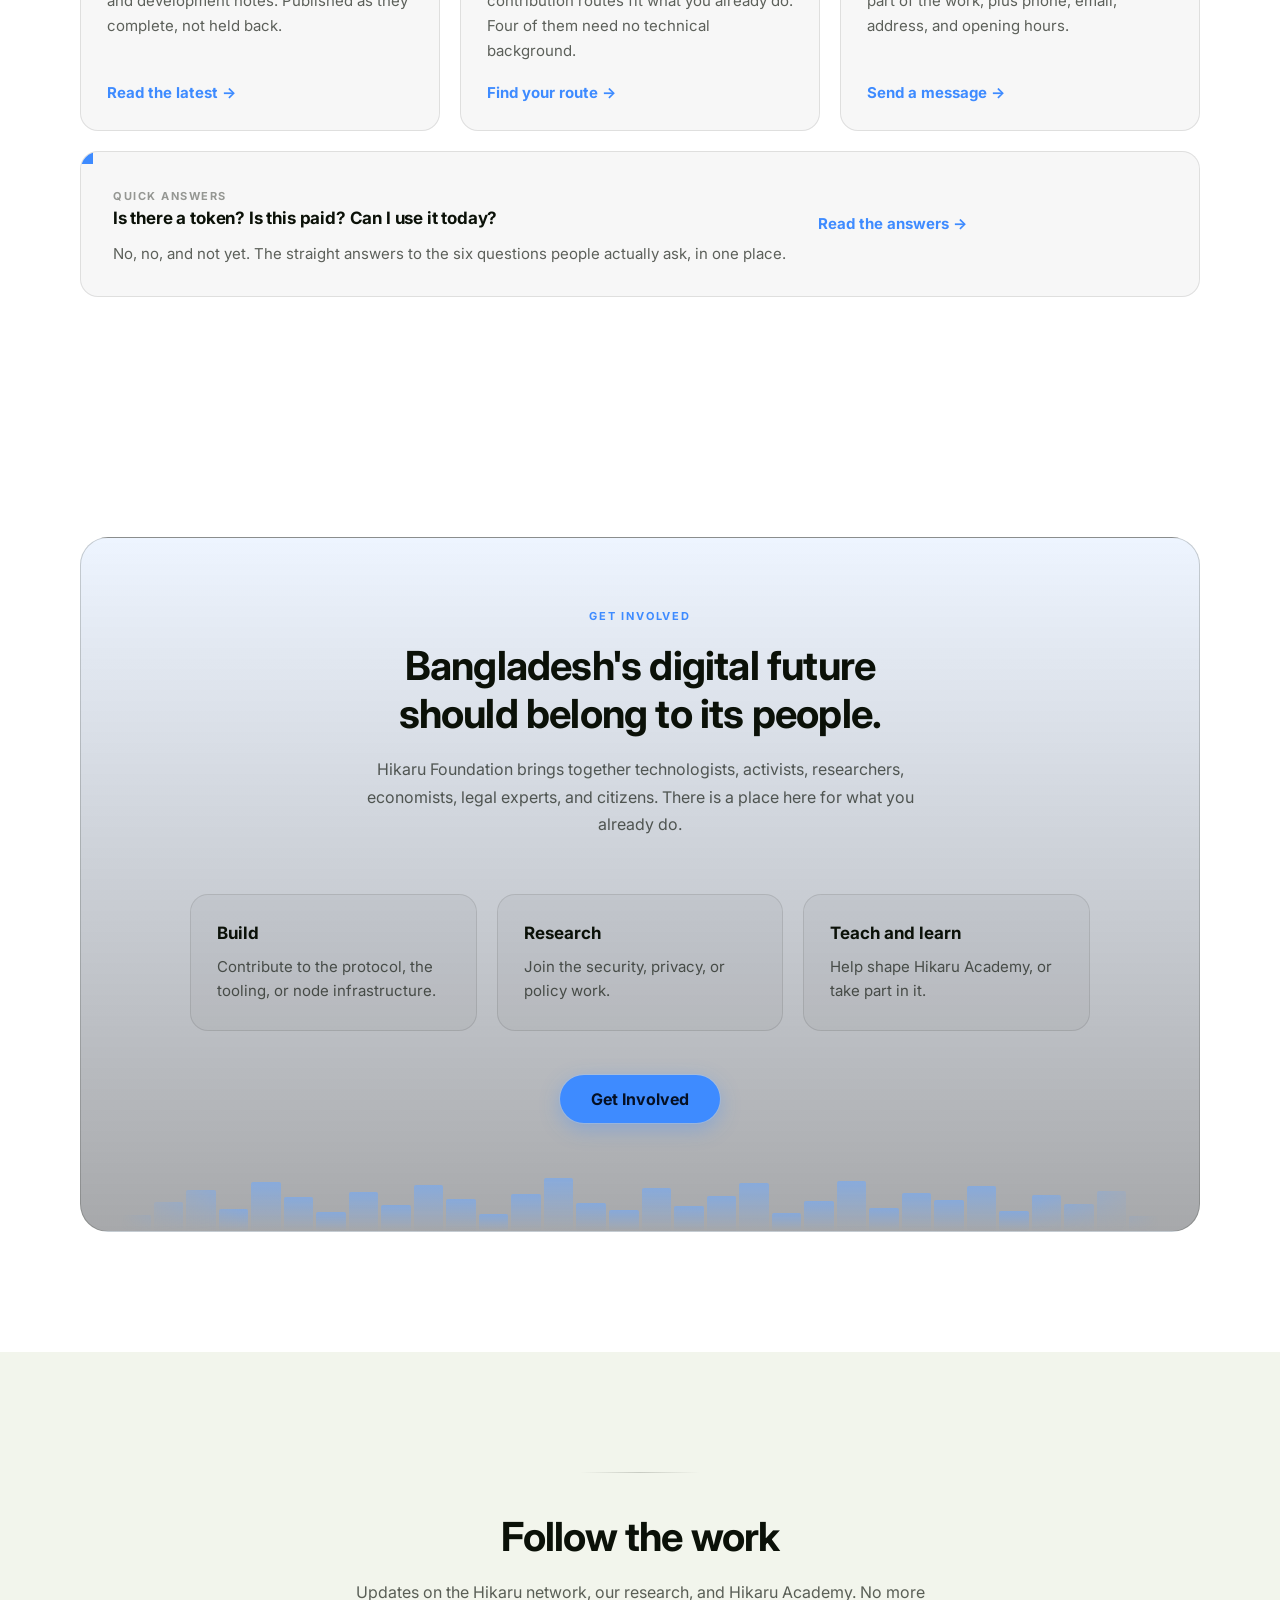
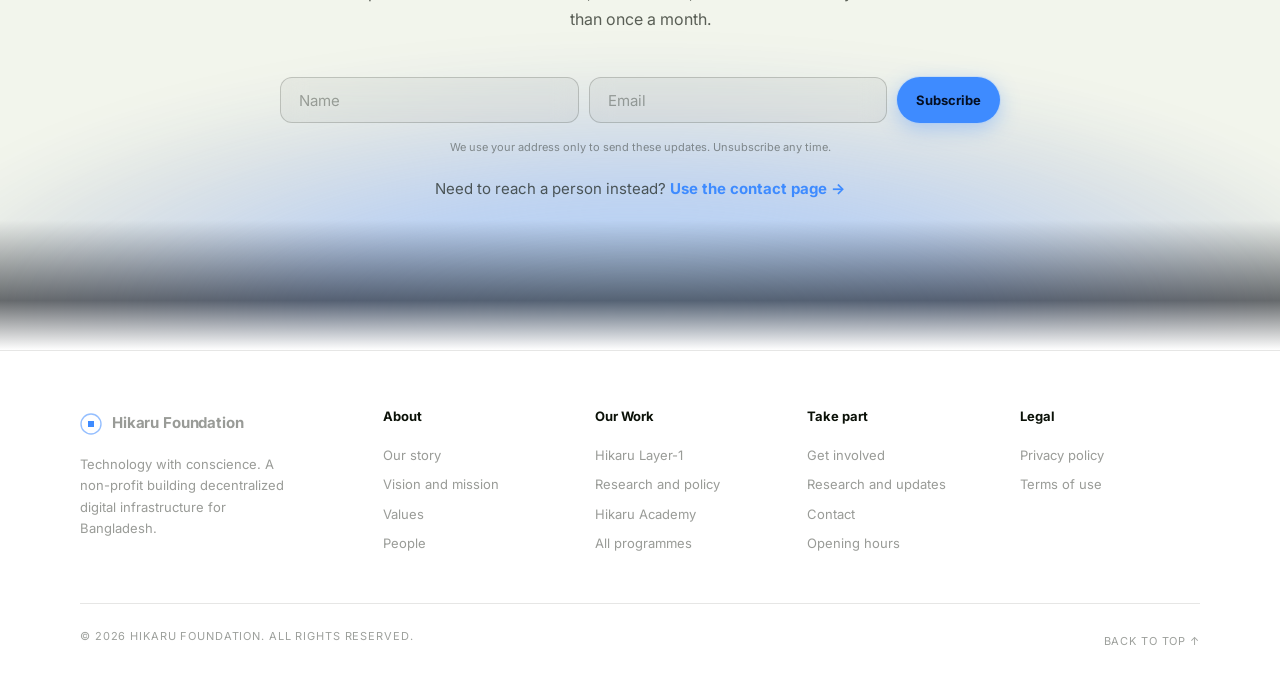
==== commit 758726bb: "Redesign homepage: blue Web3 visual identity, bar navbar Replaces the lime-green NVIDIA-style palett" ====
--- a/index.html
+++ b/index.html
@@ -14,17 +14,18 @@
    NVIDIA tokens (core) + bloom extension for this composition
    ============================================================ */
 :root{
-  --primary:#76b900;
-  --primary-lift:#8fd414;
-  --on-primary:#000;
-  --ink:#04070a;
-  --ink-deep:#010203;
-  --on-dark:#fff;
-  --on-dark-mute:rgba(255,255,255,.62);
-  --on-dark-faint:rgba(255,255,255,.34);
-  --hairline:rgba(255,255,255,.10);
-  --hairline-lit:rgba(255,255,255,.20);
-  --panel:rgba(255,255,255,.035);
+  --primary:#3E8BFF;
+  --primary-lift:#6BA8FF;
+  --primary-deep:#1D4ED8;
+  --on-primary:#051024;
+  --ink:#050b16;
+  --ink-deep:#02060d;
+  --on-dark:#f3f7ff;
+  --on-dark-mute:rgba(228,236,255,.64);
+  --on-dark-faint:rgba(228,236,255,.36);
+  --hairline:rgba(140,175,255,.12);
+  --hairline-lit:rgba(140,175,255,.22);
+  --panel:rgba(140,175,255,.045);
 
   --t-hero:60px; --t-display:40px; --t-h-xl:24px; --t-h-md:20px;
   --t-card:17px; --t-body:16px; --t-sm:15px; --t-cap:13px; --t-xs:11px;
@@ -48,17 +49,17 @@
   content:"";position:absolute;left:50%;bottom:-46%;transform:translateX(-50%);
   width:150%;height:105%;pointer-events:none;z-index:0;
   background:radial-gradient(closest-side,
-    rgba(196,255,130,.92),
-    rgba(143,212,20,.60) 34%,
-    rgba(118,185,0,.28) 52%,
-    rgba(60,110,10,.11) 68%,
+    rgba(140,190,255,.90),
+    rgba(80,140,255,.58) 34%,
+    rgba(40,95,225,.28) 52%,
+    rgba(18,45,130,.12) 68%,
     transparent 80%);
   filter:blur(28px);
   animation:breathe 11s ease-in-out infinite alternate;
 }
 .stage::after{
   content:"";position:absolute;left:0;right:0;bottom:0;height:130px;z-index:1;
-  background:linear-gradient(to bottom, transparent, rgba(1,2,3,.55) 62%, var(--ink-deep));
+  background:linear-gradient(to bottom, transparent, rgba(2,4,10,.55) 62%, var(--ink-deep));
   pointer-events:none;
 }
 @keyframes breathe{
@@ -67,23 +68,24 @@
 }
 @media (prefers-reduced-motion:reduce){.stage::before{animation:none}}
 .stage > *{position:relative;z-index:2}
+.stage .hero-ribbons{position:absolute;inset:0;z-index:1;pointer-events:none}
 
 /* ---------- nav ---------- */
-.nav-wrap{padding:26px 0 0}
+.nav-wrap{padding:22px 0 0}
 .nav{
-  margin:0 auto;width:max-content;display:flex;align-items:center;gap:28px;
-  padding:9px 9px 9px 22px;border-radius:999px;
-  background:rgba(255,255,255,.05);border:1px solid var(--hairline-lit);
+  width:100%;display:flex;align-items:center;gap:28px;
+  padding:13px 20px 13px 22px;border-radius:20px;
+  background:rgba(140,175,255,.055);border:1px solid var(--hairline-lit);
   backdrop-filter:blur(20px) saturate(140%);-webkit-backdrop-filter:blur(20px) saturate(140%);
-  box-shadow:0 8px 30px rgba(0,0,0,.45);
-}
-.brand{display:flex;align-items:center;gap:10px;color:inherit;text-decoration:none}
+  box-shadow:0 8px 30px rgba(2,6,16,.45);
+}
+.brand{display:flex;align-items:center;gap:10px;color:inherit;text-decoration:none;flex:none}
 .brand svg{flex:none}
 .brand b{font-size:var(--t-sm);font-weight:700;letter-spacing:-.01em}
-.nav-links{display:flex;gap:24px}
-.nav-links a{color:var(--on-dark-mute);text-decoration:none;font-size:var(--t-cap);font-weight:500}
+.nav-links{display:flex;gap:32px;flex:1;justify-content:center}
+.nav-links a{color:var(--on-dark-mute);text-decoration:none;font-size:var(--t-cap);font-weight:500;transition:color .18s}
 .nav-links a:hover{color:var(--on-dark)}
-.nav-cta{display:flex;gap:8px}
+.nav-cta{display:flex;align-items:center;gap:10px;flex:none}
 
 /* ---------- pills ---------- */
 .pill{
@@ -92,10 +94,10 @@
   font:inherit;font-size:var(--t-cap);font-weight:700;text-decoration:none;cursor:pointer;
   transition:transform .18s, background .18s, box-shadow .18s, border-color .18s;
 }
-.pill-solid{background:var(--primary);color:var(--on-primary);box-shadow:0 0 0 1px rgba(196,255,130,.35), 0 6px 20px rgba(118,185,0,.35)}
-.pill-solid:hover{background:var(--primary-lift);transform:translateY(-1px);box-shadow:0 0 0 1px rgba(196,255,130,.5), 0 8px 26px rgba(118,185,0,.5)}
-.pill-ghost{background:rgba(255,255,255,.06);color:var(--on-dark);border-color:var(--hairline-lit)}
-.pill-ghost:hover{border-color:rgba(255,255,255,.4);transform:translateY(-1px)}
+.pill-solid{background:var(--primary);color:var(--on-primary);box-shadow:0 0 0 1px rgba(160,200,255,.35), 0 6px 20px rgba(62,139,255,.35)}
+.pill-solid:hover{background:var(--primary-lift);transform:translateY(-1px);box-shadow:0 0 0 1px rgba(160,200,255,.5), 0 8px 26px rgba(62,139,255,.5)}
+.pill-ghost{background:rgba(140,175,255,.06);color:var(--on-dark);border-color:var(--hairline-lit)}
+.pill-ghost:hover{border-color:rgba(160,200,255,.4);transform:translateY(-1px)}
 .pill-lg{height:48px;padding:0 30px;font-size:var(--t-body)}
 :focus-visible{outline:2px solid var(--primary);outline-offset:3px}
 
@@ -117,24 +119,24 @@
 .orb-veil{
   position:absolute;top:50%;left:50%;transform:translate(-50%,-50%);
   width:300px;height:300px;border-radius:999px;pointer-events:none;
-  background:radial-gradient(closest-side, rgba(2,4,6,.88), rgba(2,4,6,.55) 52%, transparent 76%);
+  background:radial-gradient(closest-side, rgba(2,5,12,.88), rgba(2,5,12,.55) 52%, transparent 76%);
 }
 /* faint orbit ring, echoes the sphere's equator */
 .orb-ring{
   position:absolute;top:50%;left:50%;transform:translate(-50%,-50%);
   width:262px;height:262px;border-radius:999px;pointer-events:none;
-  border:1px solid rgba(196,255,130,.18);
-  box-shadow:inset 0 0 40px rgba(118,185,0,.10);
+  border:1px solid rgba(160,200,255,.18);
+  box-shadow:inset 0 0 40px rgba(62,139,255,.10);
 }
 .orb-map{
   position:absolute;top:50%;left:50%;transform:translate(-50%,-50%);
   height:196px;width:auto;pointer-events:none;
-  filter:drop-shadow(0 0 22px rgba(143,212,20,.55)) drop-shadow(0 0 60px rgba(118,185,0,.35));
+  filter:drop-shadow(0 0 22px rgba(90,150,255,.55)) drop-shadow(0 0 60px rgba(62,139,255,.35));
   animation:mapPulse 6s ease-in-out infinite alternate;
 }
 @keyframes mapPulse{
-  from{filter:drop-shadow(0 0 18px rgba(143,212,20,.42)) drop-shadow(0 0 48px rgba(118,185,0,.26))}
-  to{filter:drop-shadow(0 0 28px rgba(143,212,20,.68)) drop-shadow(0 0 74px rgba(118,185,0,.44))}
+  from{filter:drop-shadow(0 0 18px rgba(90,150,255,.42)) drop-shadow(0 0 48px rgba(62,139,255,.26))}
+  to{filter:drop-shadow(0 0 28px rgba(90,150,255,.68)) drop-shadow(0 0 74px rgba(62,139,255,.44))}
 }
 @media (prefers-reduced-motion:reduce){.orb-map{animation:none}}
 .hero-cta{margin:2px 0 130px}
@@ -154,13 +156,44 @@
   backdrop-filter:blur(14px);
   transition:border-color .22s, transform .22s, background .22s;
 }
-.card:hover{border-color:rgba(143,212,20,.4);transform:translateY(-4px);background:rgba(255,255,255,.055)}
+.card:hover{border-color:rgba(90,150,255,.4);transform:translateY(-4px);background:rgba(140,175,255,.055)}
 .card::before{content:"";position:absolute;top:0;left:0;width:12px;height:12px;background:var(--primary)}
 .card svg{color:var(--primary);margin-bottom:20px}
 .card h3{font-size:var(--t-card);font-weight:700;margin-bottom:12px;letter-spacing:-.01em}
-.card p{font-size:var(--t-sm);color:var(--on-dark-mute);line-height:1.7;margin-bottom:22px}
+.card p{font-size:var(--t-sm);color:var(--on-dark-mute);line-height:1.7;margin-bottom:20px}
+.card-stats{display:flex;gap:14px;margin-bottom:20px;padding-top:18px;border-top:1px solid var(--hairline)}
+.card-stats div{flex:1}
+.card-stats b{display:block;font-size:var(--t-h-md);font-weight:700;color:var(--on-dark);letter-spacing:-.01em}
+.card-stats span{display:block;font-size:10px;color:var(--on-dark-faint);margin-top:3px;text-transform:uppercase;letter-spacing:.06em}
 .card a{color:var(--primary);font-size:var(--t-sm);font-weight:700;text-decoration:none;display:inline-flex;gap:7px}
 .card a:hover{gap:12px;transition:gap .18s}
+
+/* ---------- big stat + two-stat row ---------- */
+.big-stat{max-width:640px;margin:0 auto}
+.big-stat-num{
+  display:block;font-size:88px;font-weight:800;letter-spacing:-.03em;line-height:1;
+  background:linear-gradient(180deg, var(--on-dark), var(--primary-lift));
+  -webkit-background-clip:text;background-clip:text;color:transparent;
+}
+.big-stat h3{margin-top:16px;font-size:var(--t-h-xl);font-weight:700;letter-spacing:-.01em}
+.stat-row{display:grid;grid-template-columns:1fr 1fr;gap:20px;max-width:760px;margin:56px auto 0;text-align:left}
+.stat-box{padding:32px 28px;border-radius:18px;background:var(--panel);border:1px solid var(--hairline)}
+.stat-box b{display:block;font-size:44px;font-weight:800;letter-spacing:-.02em;color:var(--primary-lift)}
+.stat-box span{display:block;margin-top:10px;font-size:var(--t-sm);color:var(--on-dark-mute);line-height:1.55}
+@media (max-width:980px){.big-stat-num{font-size:56px}.stat-row{grid-template-columns:1fr}}
+
+/* ---------- CTA card + waveform decoration ---------- */
+.cta-card{
+  position:relative;overflow:hidden;border-radius:28px;padding:64px 40px 0;text-align:center;
+  background:linear-gradient(180deg, rgba(62,139,255,.09), rgba(2,6,13,.35));
+  border:1px solid var(--hairline-lit);
+}
+.wave-bars{
+  display:flex;align-items:flex-end;gap:3px;height:56px;margin-top:52px;
+  mask-image:linear-gradient(90deg,transparent,#000 12%,#000 88%,transparent);
+  -webkit-mask-image:linear-gradient(90deg,transparent,#000 12%,#000 88%,transparent);
+}
+.wave-bars span{flex:1;background:linear-gradient(180deg, var(--primary-lift), transparent);border-radius:2px;opacity:.55}
 
 /* ---------- mission ---------- */
 .mission-lead{font-size:var(--t-h-xl);font-weight:700;line-height:1.45;max-width:26ch;margin:0 auto;letter-spacing:-.01em}
@@ -191,7 +224,7 @@
 .form{display:flex;gap:10px;justify-content:center;max-width:720px;margin:44px auto 0}
 .field{
   flex:1;height:46px;padding:0 18px;border-radius:12px;color:#fff;font:inherit;font-size:var(--t-sm);
-  background:rgba(255,255,255,.045);border:1px solid var(--hairline-lit);
+  background:rgba(140,175,255,.045);border:1px solid var(--hairline-lit);
   backdrop-filter:blur(12px);
 }
 .field::placeholder{color:var(--on-dark-faint)}
@@ -209,7 +242,7 @@
 .foot a:hover{color:var(--primary)}
 .foot .brand{display:flex}
 .foot-bottom{display:flex;justify-content:space-between;gap:20px;flex-wrap:wrap;margin-top:44px;padding-top:24px;border-top:1px solid var(--hairline)}
-.foot-bottom span,.foot-bottom a{font-size:var(--t-xs);letter-spacing:.08em;text-transform:uppercase;color:rgba(255,255,255,.28)}
+.foot-bottom span,.foot-bottom a{font-size:var(--t-xs);letter-spacing:.08em;text-transform:uppercase;color:rgba(228,236,255,.28)}
 
 
 /* ---------- explore: routes to every page ---------- */
@@ -220,7 +253,7 @@
   text-decoration:none;color:inherit;backdrop-filter:blur(14px);
   transition:border-color .22s, transform .22s, background .22s;
 }
-.dest:hover{border-color:rgba(143,212,20,.4);transform:translateY(-4px);background:rgba(255,255,255,.055)}
+.dest:hover{border-color:rgba(90,150,255,.4);transform:translateY(-4px);background:rgba(140,175,255,.055)}
 .dest::before{content:"";position:absolute;top:0;left:0;width:12px;height:12px;background:var(--primary)}
 .dest .n{font-size:var(--t-xs);font-weight:700;letter-spacing:.14em;text-transform:uppercase;color:var(--on-dark-faint);margin-bottom:16px}
 .dest h3{font-size:var(--t-card);font-weight:700;margin-bottom:10px;letter-spacing:-.01em}
@@ -250,9 +283,17 @@
   .orb-map{height:136px}
   .orb-veil{width:210px;height:210px}
   .orb-ring{width:182px;height:182px}
-  .cards,.mission-cols,.vm,.paths,.tl,.foot-grid{grid-template-columns:1fr}
+  .cards,.mission-cols,.vm,.paths,.tl,.foot-grid,.stat-row{grid-template-columns:1fr}
   .tl div{border-right:0;border-bottom:1px solid var(--hairline)}
   .form{flex-direction:column}
+  .nav{padding:12px 16px;border-radius:16px}
+  .nav-cta{gap:6px}
+  .cta-card{padding:44px 22px 0;border-radius:20px}
+  .wave-bars{height:38px;margin-top:36px;gap:2px}
+}
+@media (max-width:520px){
+  .lang-btn{min-width:32px;padding:0 8px}
+  .icon-btn{padding:0 8px}
 }
 </style>
 </head>
@@ -260,31 +301,50 @@
 
 <!-- ==================== STAGE: nav + hero ==================== -->
 <div class="stage">
+  <svg class="hero-ribbons" viewBox="0 0 1200 700" fill="none" aria-hidden="true" preserveAspectRatio="xMidYMid slice">
+    <defs>
+      <linearGradient id="ribbonGrad1" x1="0" y1="0" x2="1" y2="0">
+        <stop offset="0%" stop-color="#3E8BFF" stop-opacity="0"/>
+        <stop offset="50%" stop-color="#6BA8FF" stop-opacity=".55"/>
+        <stop offset="100%" stop-color="#3E8BFF" stop-opacity="0"/>
+      </linearGradient>
+      <linearGradient id="ribbonGrad2" x1="0" y1="0" x2="1" y2="0">
+        <stop offset="0%" stop-color="#1D4ED8" stop-opacity="0"/>
+        <stop offset="50%" stop-color="#4F8BFF" stop-opacity=".45"/>
+        <stop offset="100%" stop-color="#1D4ED8" stop-opacity="0"/>
+      </linearGradient>
+    </defs>
+    <path d="M-80 360 C 220 250, 460 460, 760 300 S 1180 240, 1280 340" stroke="url(#ribbonGrad1)" stroke-width="1.4"/>
+    <path d="M-80 430 C 280 340, 520 540, 820 380 S 1180 320, 1280 420" stroke="url(#ribbonGrad2)" stroke-width="1.4"/>
+    <path d="M-80 290 C 200 210, 440 370, 720 230 S 1150 180, 1280 270" stroke="url(#ribbonGrad2)" stroke-width="1"/>
+  </svg>
   <div class="nav-wrap">
-    <nav class="nav" aria-label="Primary">
-      <a class="brand" href="#top">
-        <svg width="22" height="22" viewBox="0 0 22 22" fill="none" aria-hidden="true">
-          <circle cx="11" cy="11" r="10" stroke="#76b900" stroke-width="1.4" opacity=".55"/>
-          <circle cx="11" cy="11" r="5.6" stroke="#76b900" stroke-width="1.2" opacity=".8"/>
-          <rect x="8" y="8" width="6" height="6" fill="#76b900"/>
-        </svg>
-        <b data-i18n="brand_name">Hikaru Foundation</b>
-      </a>
-      <div class="nav-links">
-        <a href="about.html" data-i18n="nav_about">About</a>
-        <a href="work.html" data-i18n="nav_work">Our Work</a>
-        <a href="news.html" data-i18n="nav_research">Research</a>
-        <a href="contact.html" data-i18n="nav_contact">Contact</a>
-      </div>
-      <div class="nav-cta">
-        <button class="icon-btn js-theme-toggle" type="button" aria-pressed="false" aria-label="Switch to light mode">
-          <svg class="i-dark" width="15" height="15" viewBox="0 0 16 16" fill="none" aria-hidden="true"><path d="M13.8 9.6A6.3 6.3 0 016.4 2.2a6.3 6.3 0 108.9 8.9c-.5.3-1 .5-1.5.5z" stroke="currentColor" stroke-width="1.3" stroke-linejoin="round"/></svg>
-          <svg class="i-light" width="15" height="15" viewBox="0 0 16 16" fill="none" aria-hidden="true"><circle cx="8" cy="8" r="3.2" stroke="currentColor" stroke-width="1.3"/><path d="M8 1.6v1.7M8 12.7v1.7M14.4 8h-1.7M3.3 8H1.6M12.7 3.3l-1.2 1.2M4.5 11.5l-1.2 1.2M12.7 12.7l-1.2-1.2M4.5 4.5L3.3 3.3" stroke="currentColor" stroke-width="1.3" stroke-linecap="round"/></svg>
-        </button>
-        <button class="icon-btn lang-btn js-lang-toggle" type="button" aria-label="Switch to Bangla">বাং</button>
-        <a class="pill pill-solid" href="involved.html" data-i18n="nav_getinvolved">Get Involved</a>
-      </div>
-    </nav>
+    <div class="shell">
+      <nav class="nav" aria-label="Primary">
+        <a class="brand" href="#top">
+          <svg width="22" height="22" viewBox="0 0 22 22" fill="none" aria-hidden="true">
+            <circle cx="11" cy="11" r="10" stroke="#3E8BFF" stroke-width="1.4" opacity=".55"/>
+            <circle cx="11" cy="11" r="5.6" stroke="#3E8BFF" stroke-width="1.2" opacity=".8"/>
+            <rect x="8" y="8" width="6" height="6" fill="#3E8BFF"/>
+          </svg>
+          <b data-i18n="brand_name">Hikaru Foundation</b>
+        </a>
+        <div class="nav-links">
+          <a href="about.html" data-i18n="nav_about">About</a>
+          <a href="work.html" data-i18n="nav_work">Our Work</a>
+          <a href="news.html" data-i18n="nav_research">Research</a>
+          <a href="contact.html" data-i18n="nav_contact">Contact</a>
+        </div>
+        <div class="nav-cta">
+          <button class="icon-btn js-theme-toggle" type="button" aria-pressed="false" aria-label="Switch to light mode">
+            <svg class="i-dark" width="15" height="15" viewBox="0 0 16 16" fill="none" aria-hidden="true"><path d="M13.8 9.6A6.3 6.3 0 016.4 2.2a6.3 6.3 0 108.9 8.9c-.5.3-1 .5-1.5.5z" stroke="currentColor" stroke-width="1.3" stroke-linejoin="round"/></svg>
+            <svg class="i-light" width="15" height="15" viewBox="0 0 16 16" fill="none" aria-hidden="true"><circle cx="8" cy="8" r="3.2" stroke="currentColor" stroke-width="1.3"/><path d="M8 1.6v1.7M8 12.7v1.7M14.4 8h-1.7M3.3 8H1.6M12.7 3.3l-1.2 1.2M4.5 11.5l-1.2 1.2M12.7 12.7l-1.2-1.2M4.5 4.5L3.3 3.3" stroke="currentColor" stroke-width="1.3" stroke-linecap="round"/></svg>
+          </button>
+          <button class="icon-btn lang-btn js-lang-toggle" type="button" aria-label="Switch to Bangla">বাং</button>
+          <a class="pill pill-solid" href="involved.html" data-i18n="nav_getinvolved">Get Involved</a>
+        </div>
+      </nav>
+    </div>
   </div>
 
   <header class="hero" id="top">
@@ -309,9 +369,9 @@
         <svg class="orb-map" viewBox="0 0 180 244" fill="none" aria-hidden="true">
           <defs>
             <linearGradient id="bdFill" x1="0" y1="0" x2="0.4" y2="1">
-              <stop offset="0%" stop-color="#c4ff82"/>
-              <stop offset="45%" stop-color="#8fd414"/>
-              <stop offset="100%" stop-color="#5f9c04"/>
+              <stop offset="0%" stop-color="#bfe0ff"/>
+              <stop offset="45%" stop-color="#4f8bff"/>
+              <stop offset="100%" stop-color="#1d4ed8"/>
             </linearGradient>
           </defs>
           <path d="M16.6 6.8 L5.5 22 L7.4 50 L31.3 60 L5.5 78 L11 94 L23.9 100
@@ -322,7 +382,7 @@
                    L127 112 L136.2 108 L138 96 L152.7 96 L163.8 78 L158.2 68
                    L136.2 66 L121.4 64 L99.4 66 L77.3 60 L71.8 58 L69.9 34
                    L64.4 26 L44.2 32 L38.6 36 L20.2 20 Z"
-                fill="url(#bdFill)" stroke="#e2ffb0" stroke-width="1.1"
+                fill="url(#bdFill)" stroke="#cfe4ff" stroke-width="1.1"
                 stroke-linejoin="round" opacity=".95"/>
         </svg>
       </div>
@@ -361,6 +421,10 @@
         </svg>
         <h3 data-i18n="idx_card1_h3">Hikaru, a Layer-1 blockchain</h3>
         <p data-i18n="idx_card1_p">A sovereign Layer-1 network run on community infrastructure. It keeps an immutable ledger and supports payments, supply chain tracking, and digital identity.</p>
+        <div class="card-stats">
+          <div><b data-i18n="idx_card1_stat1_v">In development</b><span data-i18n="idx_card1_stat1_l">Status</span></div>
+          <div><b data-i18n="idx_card1_stat2_v">4</b><span data-i18n="idx_card1_stat2_l">Applications</span></div>
+        </div>
         <a href="network.html" data-i18n="idx_card1_a">Learn about Hikaru →</a>
       </article>
 
@@ -371,6 +435,10 @@
         </svg>
         <h3 data-i18n="idx_card2_h3">Research and policy advocacy</h3>
         <p data-i18n="idx_card2_p">We study blockchain security and privacy at the protocol level, and work with government, industry, and academia on the regulation adoption will require.</p>
+        <div class="card-stats">
+          <div><b data-i18n="idx_card2_stat1_v">Active</b><span data-i18n="idx_card2_stat1_l">Status</span></div>
+          <div><b data-i18n="idx_card2_stat2_v">3</b><span data-i18n="idx_card2_stat2_l">Workstreams</span></div>
+        </div>
         <a href="work.html#research" data-i18n="idx_card2_a">See our research →</a>
       </article>
 
@@ -380,8 +448,36 @@
         </svg>
         <h3 data-i18n="idx_card3_h3">Digital literacy through Hikaru Academy</h3>
         <p data-i18n="idx_card3_p">Hikaru Academy will run programmes, workshops, and training on blockchain fundamentals and advanced practice, for students, professionals, and community leaders.</p>
+        <div class="card-stats">
+          <div><b data-i18n="idx_card3_stat1_v">Planned</b><span data-i18n="idx_card3_stat1_l">Status</span></div>
+          <div><b data-i18n="idx_card3_stat2_v">3</b><span data-i18n="idx_card3_stat2_l">Programmes</span></div>
+        </div>
         <a href="work.html#academy" data-i18n="idx_card3_a">About the Academy →</a>
       </article>
+    </div>
+  </div>
+</section>
+
+<!-- ==================== IMPACT: honest stats, big numeral treatment ==================== -->
+<section id="impact">
+  <div class="shell center">
+    <div class="rule"></div>
+    <div class="rv">
+      <div class="big-stat">
+        <span class="big-stat-num" data-i18n="idx_bigstat_num">2021</span>
+        <h3 data-i18n="idx_bigstat_label">Where the work began</h3>
+        <p class="lede" data-i18n="idx_bigstat_sub">Research and groundwork that would become Hikaru Foundation started years before the name did.</p>
+      </div>
+      <div class="stat-row">
+        <div class="stat-box">
+          <b data-i18n="idx_stat_a_num">10</b>
+          <span data-i18n="idx_stat_a_label">Programmes across three initiatives</span>
+        </div>
+        <div class="stat-box">
+          <b data-i18n="idx_stat_b_num">9</b>
+          <span data-i18n="idx_stat_b_label">Ways to contribute, no blockchain background required</span>
+        </div>
+      </div>
     </div>
   </div>
 </section>
@@ -498,21 +594,24 @@
 </section>
 
 <section id="involved">
-  <div class="shell center">
-    <div class="rule"></div>
-    <div class="rv">
+  <div class="shell">
+    <div class="cta-card rv">
       <span class="eyebrow" data-i18n="idx_involved_eyebrow">Get involved</span>
       <h2 style="margin:16px auto 0;max-width:20ch" data-i18n="idx_involved_h2">Bangladesh's digital future should belong to its people.</h2>
       <p class="lede" data-i18n="idx_involved_lede">Hikaru Foundation brings together technologists, activists, researchers, economists, legal experts, and citizens. There is a place here for what you already do.</p>
-    </div>
-
-    <div class="paths rv">
-      <div class="path"><h3 data-i18n="idx_path1_h3">Build</h3><p data-i18n="idx_path1_p">Contribute to the protocol, the tooling, or node infrastructure.</p></div>
-      <div class="path"><h3 data-i18n="idx_path2_h3">Research</h3><p data-i18n="idx_path2_p">Join the security, privacy, or policy work.</p></div>
-      <div class="path"><h3 data-i18n="idx_path3_h3">Teach and learn</h3><p data-i18n="idx_path3_p">Help shape Hikaru Academy, or take part in it.</p></div>
-    </div>
-
-    <a class="pill pill-solid pill-lg rv" href="involved.html" data-i18n="idx_get_involved_btn">Get Involved</a>
+
+      <div class="paths">
+        <div class="path"><h3 data-i18n="idx_path1_h3">Build</h3><p data-i18n="idx_path1_p">Contribute to the protocol, the tooling, or node infrastructure.</p></div>
+        <div class="path"><h3 data-i18n="idx_path2_h3">Research</h3><p data-i18n="idx_path2_p">Join the security, privacy, or policy work.</p></div>
+        <div class="path"><h3 data-i18n="idx_path3_h3">Teach and learn</h3><p data-i18n="idx_path3_p">Help shape Hikaru Academy, or take part in it.</p></div>
+      </div>
+
+      <a class="pill pill-solid pill-lg" href="involved.html" data-i18n="idx_get_involved_btn">Get Involved</a>
+
+      <div class="wave-bars" aria-hidden="true">
+        <span style="height:28%"></span><span style="height:52%"></span><span style="height:74%"></span><span style="height:40%"></span><span style="height:88%"></span><span style="height:60%"></span><span style="height:34%"></span><span style="height:70%"></span><span style="height:46%"></span><span style="height:82%"></span><span style="height:58%"></span><span style="height:30%"></span><span style="height:66%"></span><span style="height:94%"></span><span style="height:50%"></span><span style="height:38%"></span><span style="height:76%"></span><span style="height:44%"></span><span style="height:62%"></span><span style="height:86%"></span><span style="height:32%"></span><span style="height:54%"></span><span style="height:90%"></span><span style="height:42%"></span><span style="height:68%"></span><span style="height:56%"></span><span style="height:80%"></span><span style="height:36%"></span><span style="height:64%"></span><span style="height:48%"></span><span style="height:72%"></span><span style="height:26%"></span>
+      </div>
+    </div>
   </div>
 </section>
 
@@ -548,8 +647,8 @@
       <div class="foot-brand">
         <a class="brand" href="#top">
           <svg width="22" height="22" viewBox="0 0 22 22" fill="none" aria-hidden="true">
-            <circle cx="11" cy="11" r="10" stroke="#76b900" stroke-width="1.4" opacity=".55"/>
-            <rect x="8" y="8" width="6" height="6" fill="#76b900"/>
+            <circle cx="11" cy="11" r="10" stroke="#3E8BFF" stroke-width="1.4" opacity=".55"/>
+            <rect x="8" y="8" width="6" height="6" fill="#3E8BFF"/>
           </svg>
           <b data-i18n="brand_name">Hikaru Foundation</b>
         </a>
@@ -620,7 +719,7 @@
         if (q.d < 0.5) continue;
         var dist = Math.sqrt((p.sx-q.sx)*(p.sx-q.sx) + (p.sy-q.sy)*(p.sy-q.sy));
         if (dist < LINK) {
-          ctx.strokeStyle = 'rgba(143,212,20,' + (0.16 * (1 - dist/LINK) * p.d * p.k * q.k).toFixed(3) + ')';
+          ctx.strokeStyle = 'rgba(90,150,255,' + (0.16 * (1 - dist/LINK) * p.d * p.k * q.k).toFixed(3) + ')';
           ctx.beginPath(); ctx.moveTo(p.sx, p.sy); ctx.lineTo(q.sx, q.sy); ctx.stroke();
         }
       }
@@ -629,7 +728,7 @@
     proj.sort(function(m,n){ return m.d - n.d; }).forEach(function(p){
       ctx.beginPath();
       ctx.arc(p.sx, p.sy, 0.7 + p.d * 2.4, 0, Math.PI*2);
-      ctx.fillStyle = 'rgba(' + Math.round(150 + p.d*105) + ',' + Math.round(215 + p.d*40) + ',' + Math.round(90 + p.d*70) + ',' + ((0.12 + p.d*0.8) * p.k).toFixed(3) + ')';
+      ctx.fillStyle = 'rgba(' + Math.round(70 + p.d*70) + ',' + Math.round(140 + p.d*70) + ',' + Math.round(220 + p.d*35) + ',' + ((0.12 + p.d*0.8) * p.k).toFixed(3) + ')';
       ctx.fill();
     });
 
--- a/assets/theme.css
+++ b/assets/theme.css
@@ -63,7 +63,7 @@
 :root[data-theme="light"] .side-card,
 :root[data-theme="light"] .empty,
 :root[data-theme="light"] .honest{background:rgba(11,17,8,.025)}
-:root[data-theme="light"] .helpbar-inner{background:rgba(255,255,255,.92);border-color:rgba(143,212,20,.4)}
+:root[data-theme="light"] .helpbar-inner{background:rgba(255,255,255,.92);border-color:rgba(62,139,255,.4)}
 :root[data-theme="light"] .helpbar b{color:#0b1108}
 
 /* catches a handful of one-off inline style="color:#fff" spots that would
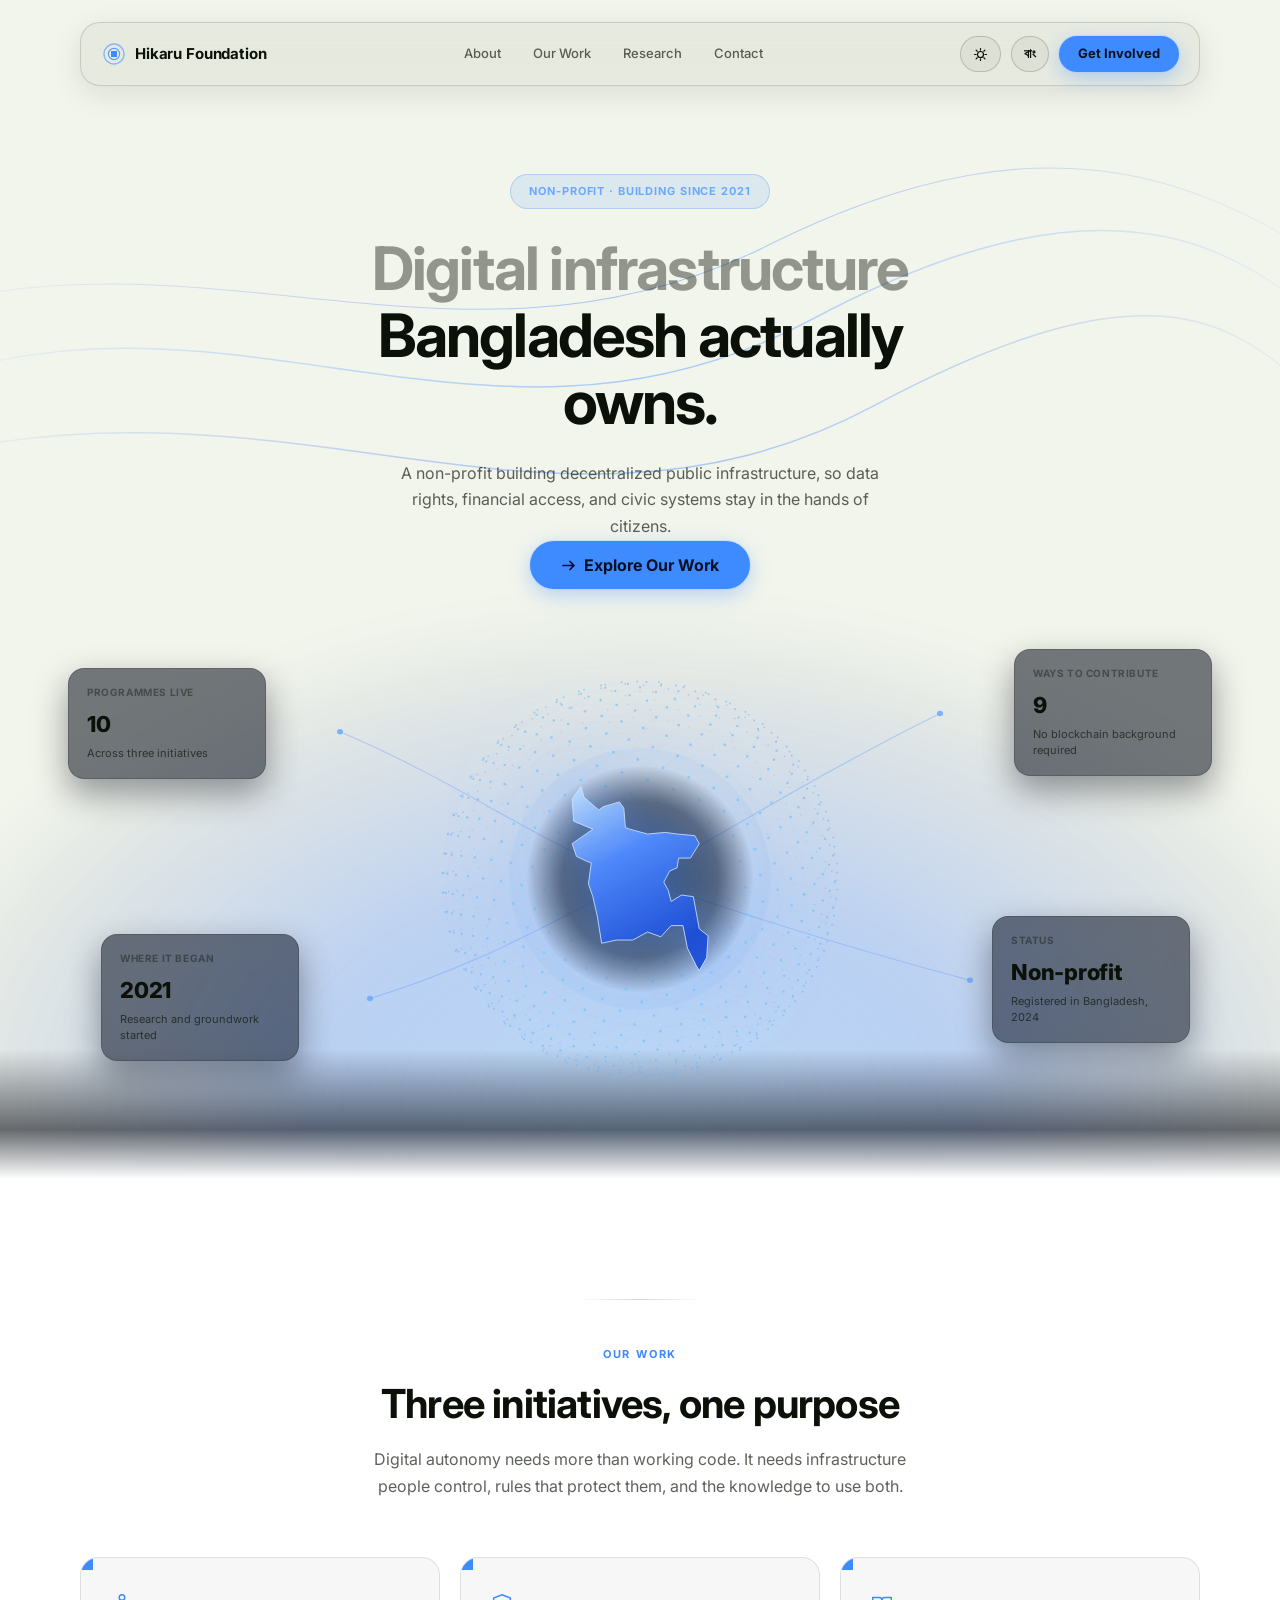
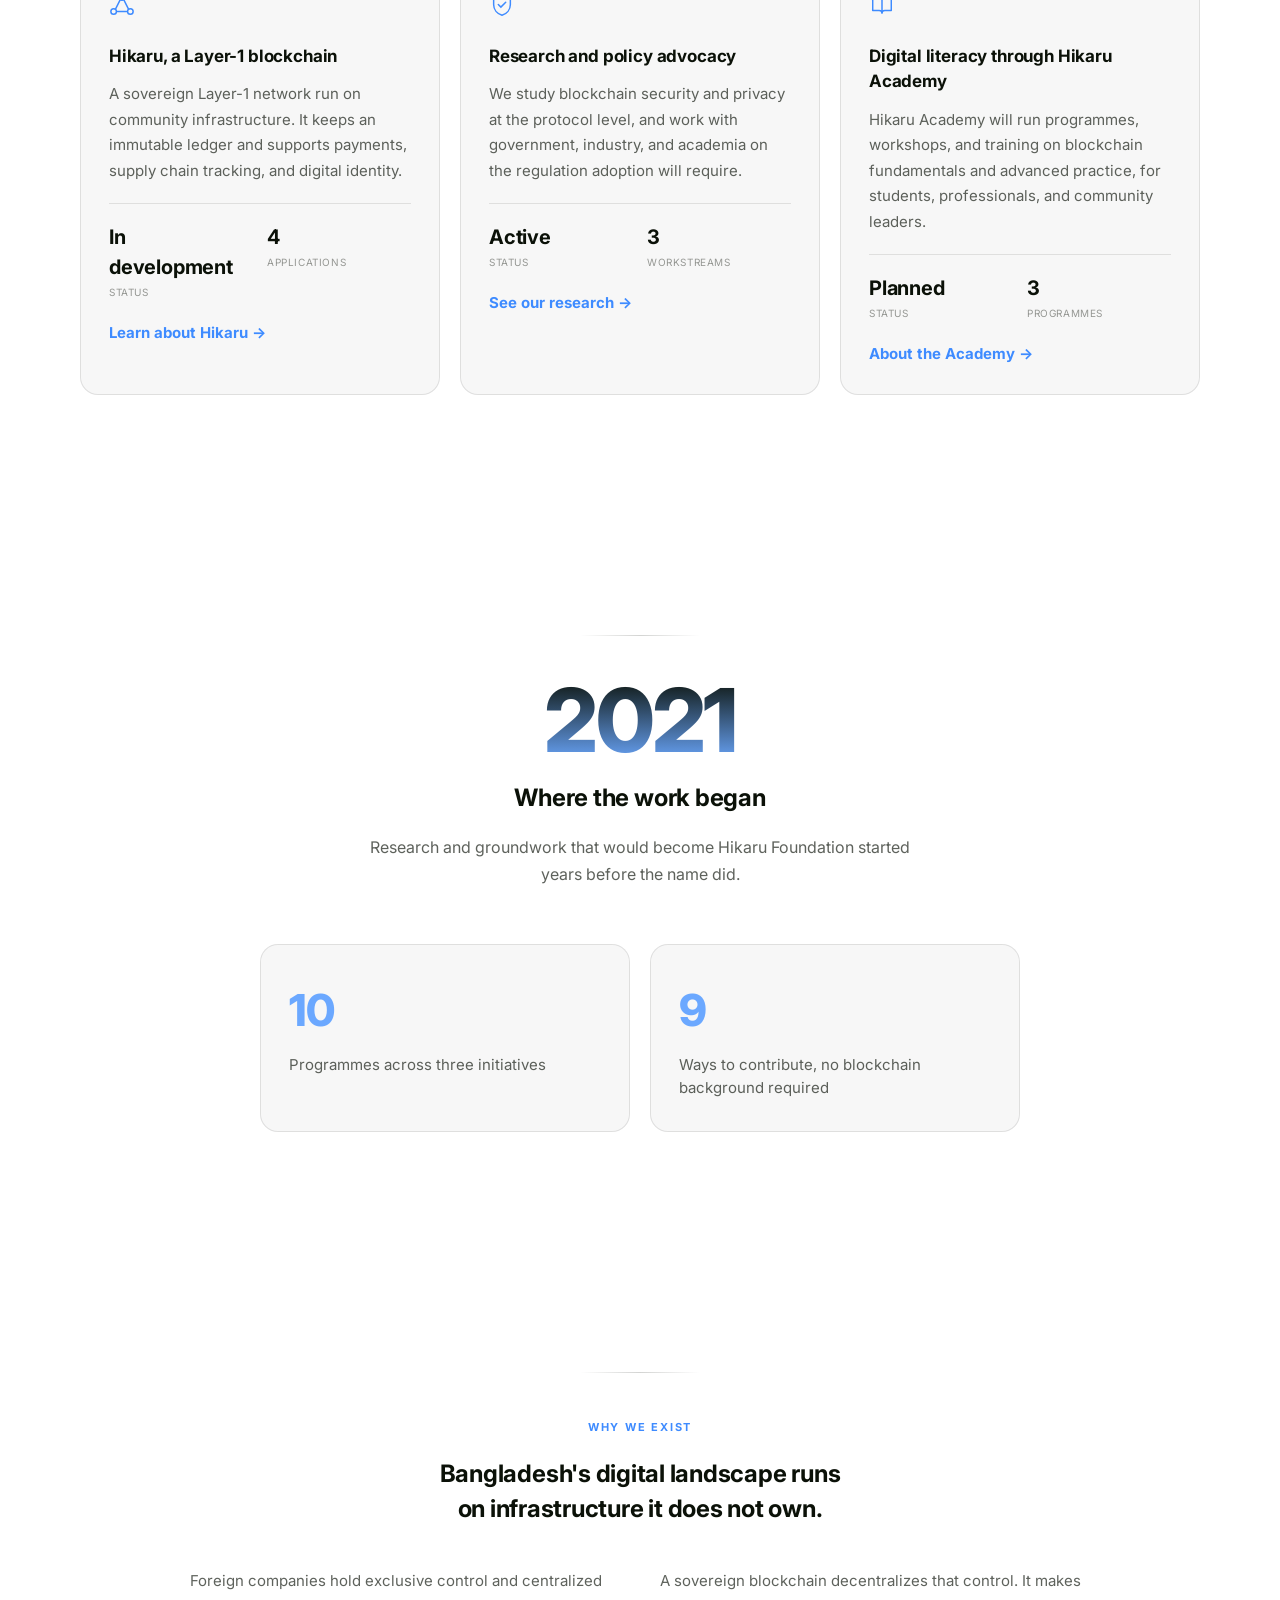
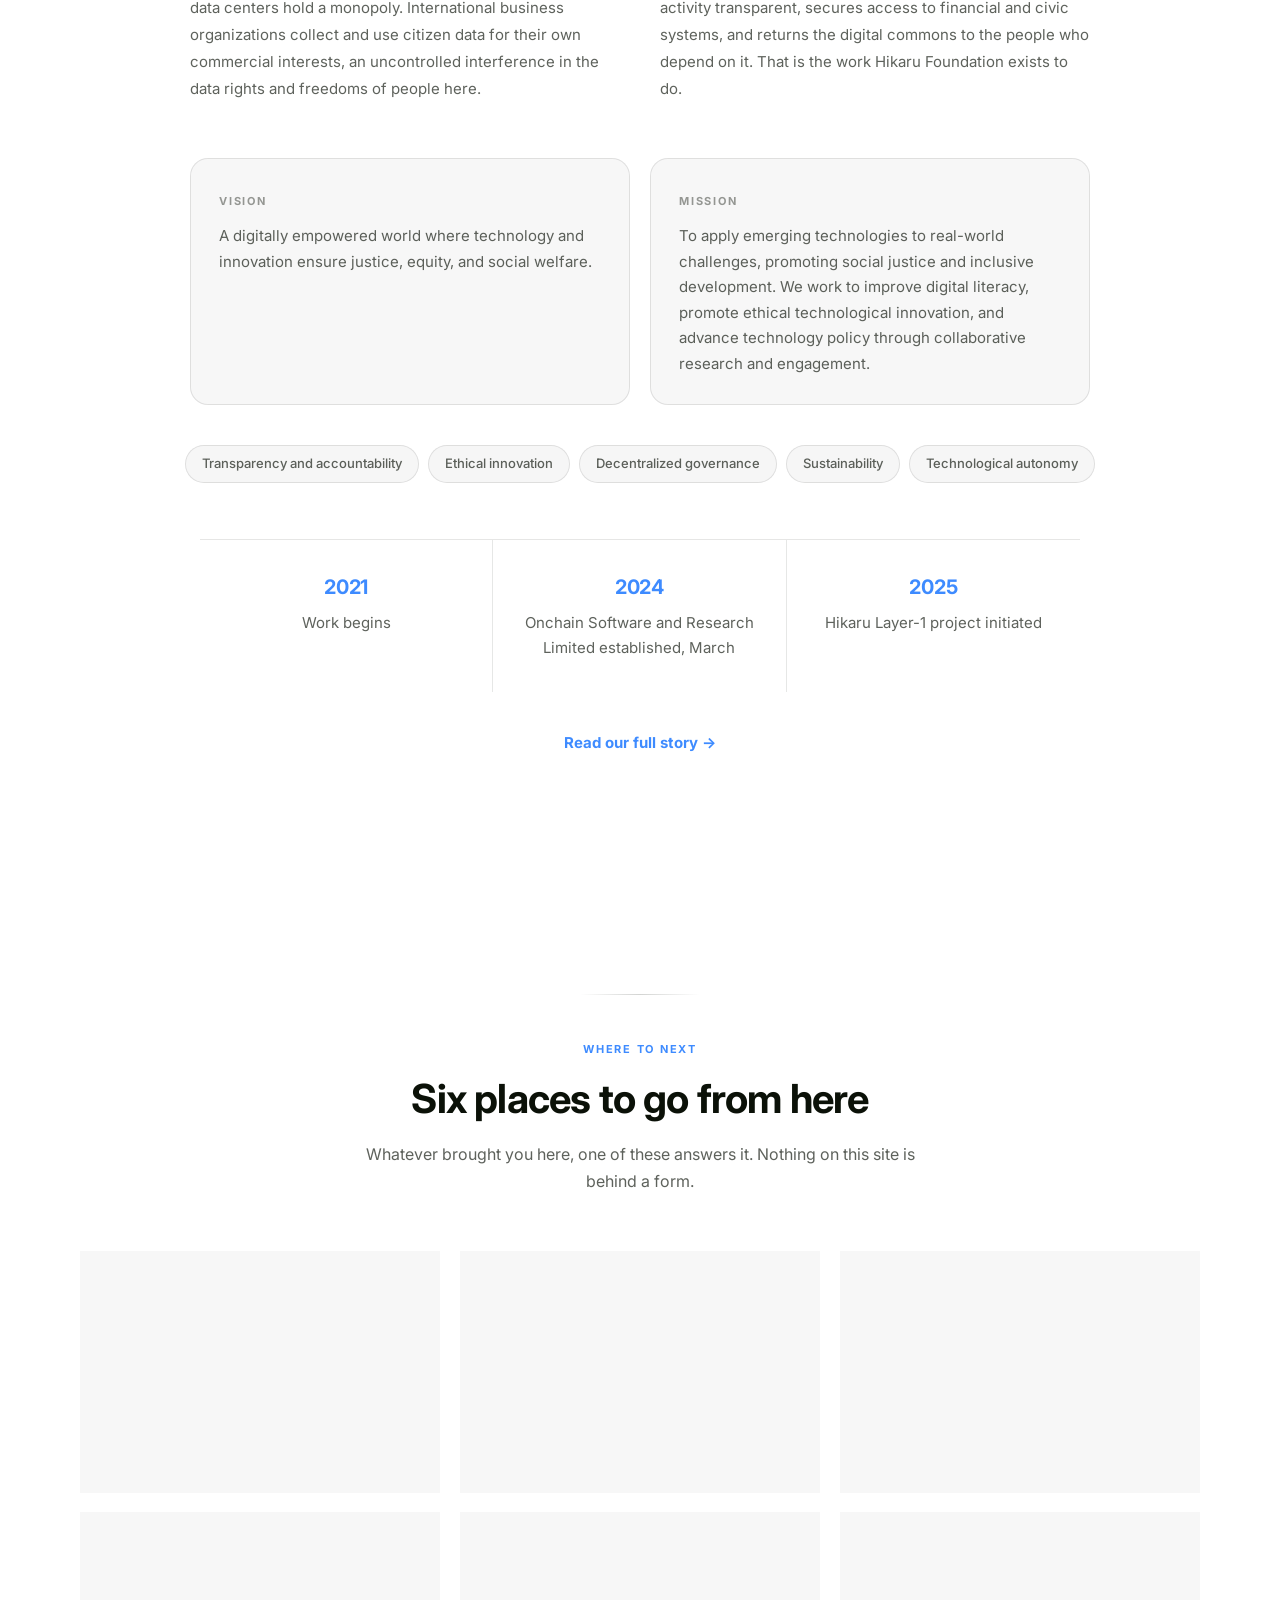
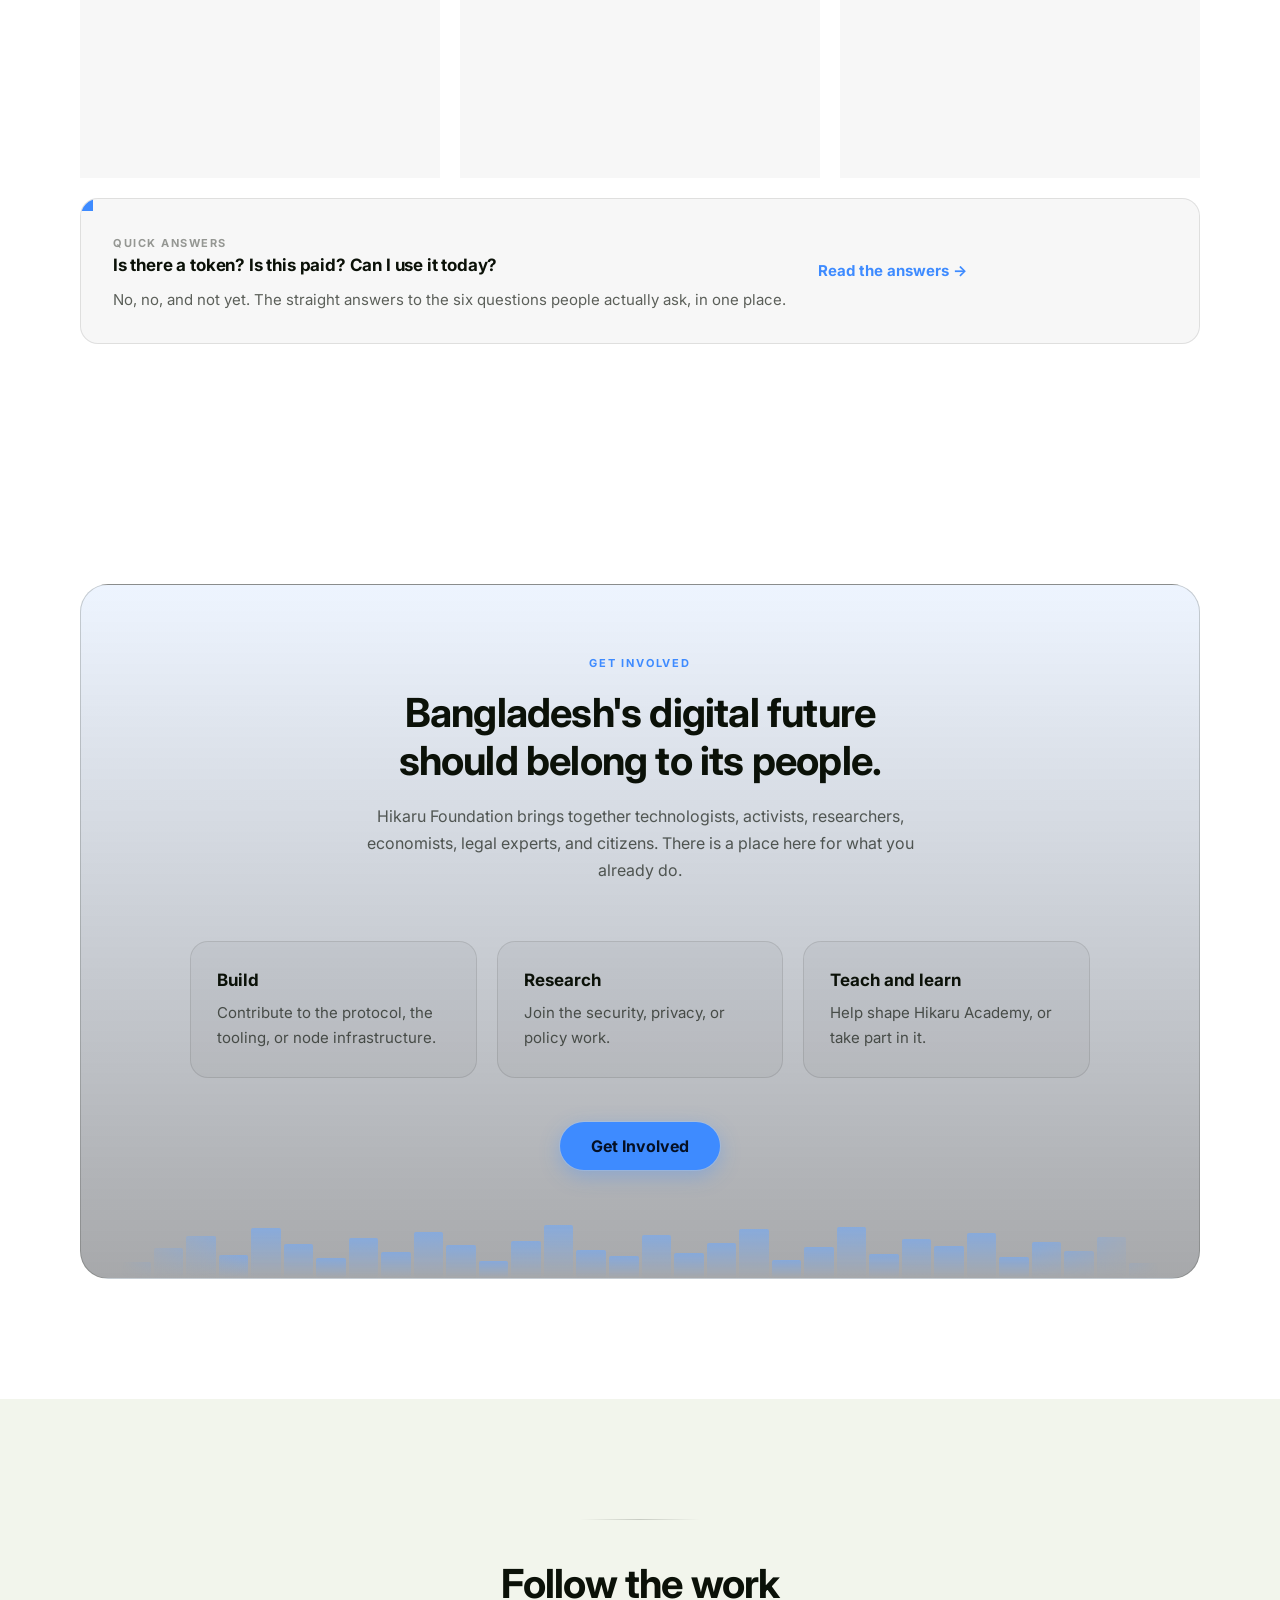
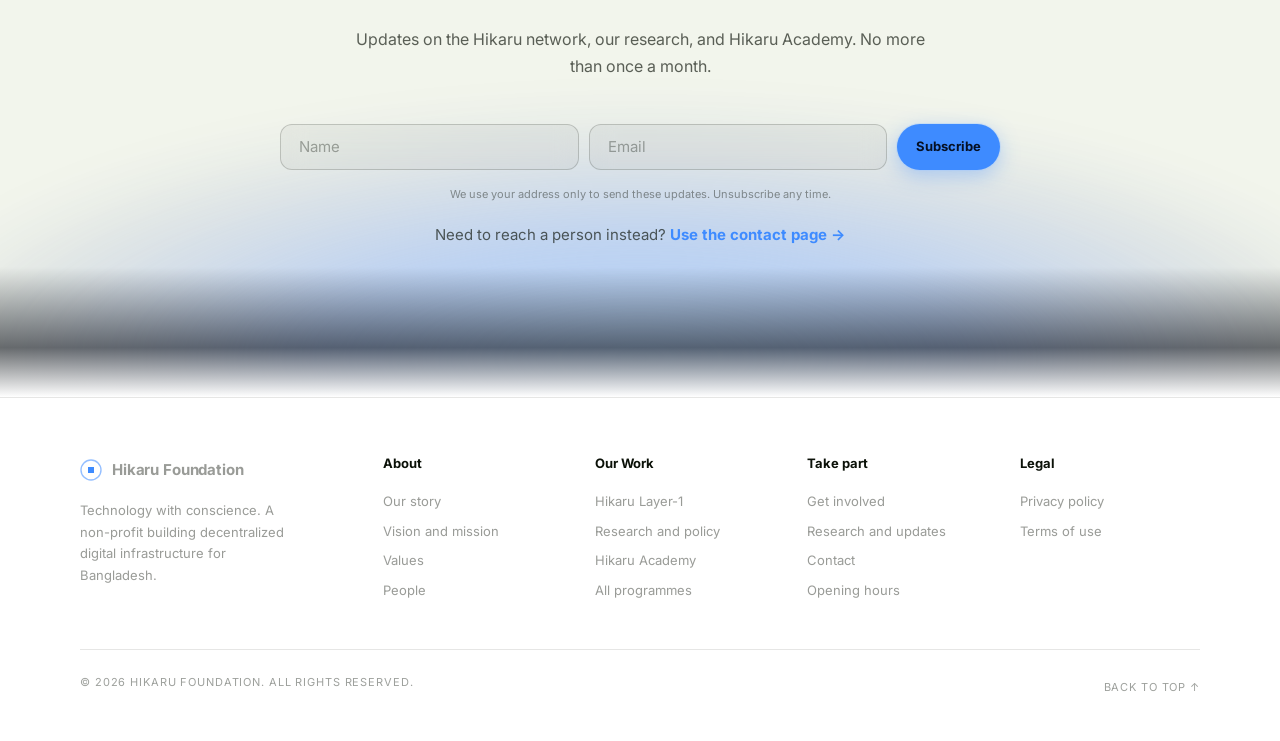
==== commit 5fb643f5: "Add hero badge and floating connected stat cards Matches the reference layout: a small pill badge ab" ====
--- a/index.html
+++ b/index.html
@@ -139,7 +139,37 @@
   to{filter:drop-shadow(0 0 28px rgba(90,150,255,.68)) drop-shadow(0 0 74px rgba(62,139,255,.44))}
 }
 @media (prefers-reduced-motion:reduce){.orb-map{animation:none}}
-.hero-cta{margin:2px 0 130px}
+.hero-cta{margin:2px 0 60px}
+
+/* ---------- hero badge ---------- */
+.hero-badge{
+  display:inline-flex;align-items:center;gap:8px;margin-bottom:26px;
+  padding:8px 18px;border-radius:999px;
+  background:rgba(62,139,255,.12);border:1px solid rgba(90,150,255,.32);
+  font-size:11px;font-weight:700;letter-spacing:.08em;text-transform:uppercase;color:var(--primary-lift);
+}
+
+/* ---------- hero globe: orb + floating connected stat cards ---------- */
+.hero-globe{position:relative;max-width:1100px;margin:0 auto 70px}
+.hero-lines{position:absolute;inset:0;width:100%;height:100%;pointer-events:none;z-index:1}
+.hero-globe .orb-wrap{position:relative;z-index:2}
+.float-card{
+  position:absolute;z-index:3;width:198px;padding:16px 18px;border-radius:16px;text-align:left;
+  background:rgba(8,14,28,.55);border:1px solid var(--hairline-lit);
+  backdrop-filter:blur(16px) saturate(140%);-webkit-backdrop-filter:blur(16px) saturate(140%);
+  box-shadow:0 14px 34px rgba(2,6,16,.4);
+  animation:floatCard 7s ease-in-out infinite;
+}
+.fc-head{display:block;font-size:10px;font-weight:700;letter-spacing:.06em;text-transform:uppercase;color:var(--on-dark-faint);margin-bottom:8px}
+.float-card b{display:block;font-size:22px;font-weight:800;letter-spacing:-.01em;color:var(--on-dark)}
+.float-card .fc-sub{display:block;margin-top:5px;font-size:11px;color:var(--on-dark-mute);line-height:1.45}
+.fc-1{left:-2%;top:4%;animation-delay:0s}
+.fc-2{left:1%;top:62%;animation-delay:1.4s}
+.fc-3{right:-2%;top:0%;animation-delay:.7s}
+.fc-4{right:0%;top:58%;animation-delay:2.1s}
+@keyframes floatCard{0%,100%{transform:translateY(0)}50%{transform:translateY(-9px)}}
+@media (prefers-reduced-motion:reduce){.float-card{animation:none}}
+@media (max-width:1180px){.float-card,.hero-lines{display:none}}
 
 /* ---------- generic section ---------- */
 section{padding:var(--sp-section) 0}
@@ -349,43 +379,9 @@
 
   <header class="hero" id="top">
     <div class="shell">
+      <span class="hero-badge" data-i18n="idx_hero_badge">Non-profit · Building since 2021</span>
       <h1><span data-i18n="idx_hero_h1_lead">Digital infrastructure</span> <em data-i18n="idx_hero_h1_em">Bangladesh actually owns.</em></h1>
       <p class="hero-sub" data-i18n="idx_hero_sub">A non-profit building decentralized public infrastructure, so data rights, financial access, and civic systems stay in the hands of citizens.</p>
-
-      <div class="orb-wrap">
-        <canvas id="orb" width="920" height="920" role="img"
-                data-i18n-attr="aria-label:idx_orb_aria"
-                aria-label="A rotating sphere of connected network nodes with the outline of Bangladesh at its centre"></canvas>
-        <div class="orb-veil" aria-hidden="true"></div>
-        <div class="orb-ring" aria-hidden="true"></div>
-
-        <!-- ============================================================
-             Bangladesh silhouette.
-             APPROXIMATE OUTLINE — simplified from boundary coordinates and
-             smoothed for display at this size. Replace this single path
-             with an authoritative outline (Survey of Bangladesh or a
-             licensed GeoJSON, projected the same way) before launch.
-             ============================================================ -->
-        <svg class="orb-map" viewBox="0 0 180 244" fill="none" aria-hidden="true">
-          <defs>
-            <linearGradient id="bdFill" x1="0" y1="0" x2="0.4" y2="1">
-              <stop offset="0%" stop-color="#bfe0ff"/>
-              <stop offset="45%" stop-color="#4f8bff"/>
-              <stop offset="100%" stop-color="#1d4ed8"/>
-            </linearGradient>
-          </defs>
-          <path d="M16.6 6.8 L5.5 22 L7.4 50 L31.3 60 L5.5 78 L11 94 L23.9 100
-                   L29.4 102 L25.8 128 L31.3 144 L36.8 168 L42.3 202 L60.7 198
-                   L80.9 198 L99.4 188 L115.9 194 L128.8 180 L143.5 180 L149 208
-                   L160.1 230 L163.8 236 L173 220 L174.8 192.8 L163.8 184
-                   L156.4 144 L141.7 142 L128.8 150 L125.1 136 L119.6 126
-                   L127 112 L136.2 108 L138 96 L152.7 96 L163.8 78 L158.2 68
-                   L136.2 66 L121.4 64 L99.4 66 L77.3 60 L71.8 58 L69.9 34
-                   L64.4 26 L44.2 32 L38.6 36 L20.2 20 Z"
-                fill="url(#bdFill)" stroke="#cfe4ff" stroke-width="1.1"
-                stroke-linejoin="round" opacity=".95"/>
-        </svg>
-      </div>
 
       <div class="hero-cta">
         <a class="pill pill-solid pill-lg" href="#work">
@@ -395,6 +391,77 @@
           <span data-i18n="idx_hero_cta">Explore Our Work</span>
         </a>
       </div>
+
+      <div class="hero-globe">
+        <svg class="hero-lines" viewBox="0 0 1100 500" fill="none" aria-hidden="true" preserveAspectRatio="none">
+          <path d="M250 90 C 380 150, 460 220, 550 250" stroke="rgba(90,150,255,.35)" stroke-width="1.2"/>
+          <path d="M280 380 C 400 340, 470 290, 550 250" stroke="rgba(90,150,255,.35)" stroke-width="1.2"/>
+          <path d="M850 70 C 720 140, 620 210, 550 250" stroke="rgba(90,150,255,.35)" stroke-width="1.2"/>
+          <path d="M880 360 C 740 320, 630 280, 550 250" stroke="rgba(90,150,255,.35)" stroke-width="1.2"/>
+          <circle cx="550" cy="250" r="4" fill="#3E8BFF"/>
+          <circle cx="250" cy="90" r="3" fill="#6BA8FF" opacity=".85"/>
+          <circle cx="280" cy="380" r="3" fill="#6BA8FF" opacity=".85"/>
+          <circle cx="850" cy="70" r="3" fill="#6BA8FF" opacity=".85"/>
+          <circle cx="880" cy="360" r="3" fill="#6BA8FF" opacity=".85"/>
+        </svg>
+
+        <div class="float-card fc-1" aria-hidden="true">
+          <span class="fc-head" data-i18n="idx_fc1_label">Programmes live</span>
+          <b data-i18n="idx_fc1_num">10</b>
+          <span class="fc-sub" data-i18n="idx_fc1_sub">Across three initiatives</span>
+        </div>
+        <div class="float-card fc-2" aria-hidden="true">
+          <span class="fc-head" data-i18n="idx_fc2_label">Where it began</span>
+          <b data-i18n="idx_fc2_num">2021</b>
+          <span class="fc-sub" data-i18n="idx_fc2_sub">Research and groundwork started</span>
+        </div>
+        <div class="float-card fc-3" aria-hidden="true">
+          <span class="fc-head" data-i18n="idx_fc3_label">Ways to contribute</span>
+          <b data-i18n="idx_fc3_num">9</b>
+          <span class="fc-sub" data-i18n="idx_fc3_sub">No blockchain background required</span>
+        </div>
+        <div class="float-card fc-4" aria-hidden="true">
+          <span class="fc-head" data-i18n="idx_fc4_label">Status</span>
+          <b data-i18n="idx_fc4_num">Non-profit</b>
+          <span class="fc-sub" data-i18n="idx_fc4_sub">Registered in Bangladesh, 2024</span>
+        </div>
+
+        <div class="orb-wrap">
+          <canvas id="orb" width="920" height="920" role="img"
+                  data-i18n-attr="aria-label:idx_orb_aria"
+                  aria-label="A rotating sphere of connected network nodes with the outline of Bangladesh at its centre"></canvas>
+          <div class="orb-veil" aria-hidden="true"></div>
+          <div class="orb-ring" aria-hidden="true"></div>
+
+          <!-- ============================================================
+               Bangladesh silhouette.
+               APPROXIMATE OUTLINE — simplified from boundary coordinates and
+               smoothed for display at this size. Replace this single path
+               with an authoritative outline (Survey of Bangladesh or a
+               licensed GeoJSON, projected the same way) before launch.
+               ============================================================ -->
+          <svg class="orb-map" viewBox="0 0 180 244" fill="none" aria-hidden="true">
+            <defs>
+              <linearGradient id="bdFill" x1="0" y1="0" x2="0.4" y2="1">
+                <stop offset="0%" stop-color="#bfe0ff"/>
+                <stop offset="45%" stop-color="#4f8bff"/>
+                <stop offset="100%" stop-color="#1d4ed8"/>
+              </linearGradient>
+            </defs>
+            <path d="M16.6 6.8 L5.5 22 L7.4 50 L31.3 60 L5.5 78 L11 94 L23.9 100
+                     L29.4 102 L25.8 128 L31.3 144 L36.8 168 L42.3 202 L60.7 198
+                     L80.9 198 L99.4 188 L115.9 194 L128.8 180 L143.5 180 L149 208
+                     L160.1 230 L163.8 236 L173 220 L174.8 192.8 L163.8 184
+                     L156.4 144 L141.7 142 L128.8 150 L125.1 136 L119.6 126
+                     L127 112 L136.2 108 L138 96 L152.7 96 L163.8 78 L158.2 68
+                     L136.2 66 L121.4 64 L99.4 66 L77.3 60 L71.8 58 L69.9 34
+                     L64.4 26 L44.2 32 L38.6 36 L20.2 20 Z"
+                  fill="url(#bdFill)" stroke="#cfe4ff" stroke-width="1.1"
+                  stroke-linejoin="round" opacity=".95"/>
+          </svg>
+        </div>
+      </div>
+
     </div>
   </header>
 </div>
